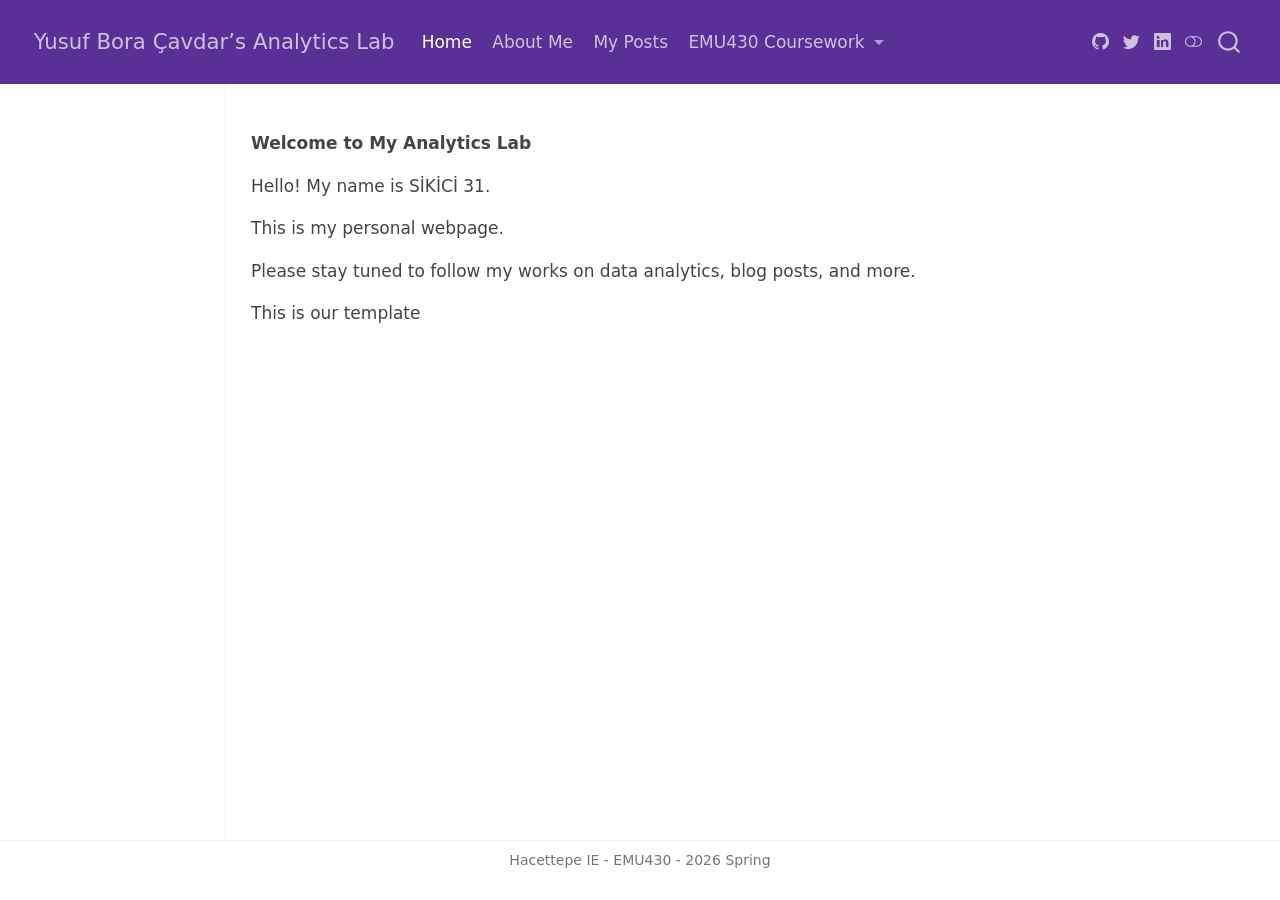
==== docs/index.html @ eca67783 "updated" ====
<!DOCTYPE html>
<html xmlns="http://www.w3.org/1999/xhtml" lang="en" xml:lang="en"><head>

<meta charset="utf-8">
<meta name="generator" content="quarto-1.8.25">

<meta name="viewport" content="width=device-width, initial-scale=1.0, user-scalable=yes">


<title>Yusuf Bora Çavdar’s Analytics Lab</title>
<style>
code{white-space: pre-wrap;}
span.smallcaps{font-variant: small-caps;}
div.columns{display: flex; gap: min(4vw, 1.5em);}
div.column{flex: auto; overflow-x: auto;}
div.hanging-indent{margin-left: 1.5em; text-indent: -1.5em;}
ul.task-list{list-style: none;}
ul.task-list li input[type="checkbox"] {
  width: 0.8em;
  margin: 0 0.8em 0.2em -1em; /* quarto-specific, see https://github.com/quarto-dev/quarto-cli/issues/4556 */ 
  vertical-align: middle;
}
</style>


<script src="site_libs/quarto-nav/quarto-nav.js"></script>
<script src="site_libs/quarto-nav/headroom.min.js"></script>
<script src="site_libs/clipboard/clipboard.min.js"></script>
<script src="site_libs/quarto-search/autocomplete.umd.js"></script>
<script src="site_libs/quarto-search/fuse.min.js"></script>
<script src="site_libs/quarto-search/quarto-search.js"></script>
<meta name="quarto:offset" content="./">
<script src="site_libs/quarto-html/quarto.js" type="module"></script>
<script src="site_libs/quarto-html/tabsets/tabsets.js" type="module"></script>
<script src="site_libs/quarto-html/axe/axe-check.js" type="module"></script>
<script src="site_libs/quarto-html/popper.min.js"></script>
<script src="site_libs/quarto-html/tippy.umd.min.js"></script>
<script src="site_libs/quarto-html/anchor.min.js"></script>
<link href="site_libs/quarto-html/tippy.css" rel="stylesheet">
<link href="site_libs/quarto-html/quarto-syntax-highlighting-7b89279ff1a6dce999919e0e67d4d9ec.css" rel="stylesheet" class="quarto-color-scheme" id="quarto-text-highlighting-styles">
<link href="site_libs/quarto-html/quarto-syntax-highlighting-dark-707d8167ce6003fca903bfe2be84ab7f.css" rel="stylesheet" class="quarto-color-scheme quarto-color-alternate" id="quarto-text-highlighting-styles">
<link href="site_libs/quarto-html/quarto-syntax-highlighting-7b89279ff1a6dce999919e0e67d4d9ec.css" rel="stylesheet" class="quarto-color-scheme-extra" id="quarto-text-highlighting-styles">
<script src="site_libs/bootstrap/bootstrap.min.js"></script>
<link href="site_libs/bootstrap/bootstrap-icons.css" rel="stylesheet">
<link href="site_libs/bootstrap/bootstrap-1f4f0a526e33a25f9ede20238f494f88.min.css" rel="stylesheet" append-hash="true" class="quarto-color-scheme" id="quarto-bootstrap" data-mode="light">
<link href="site_libs/bootstrap/bootstrap-dark-b7d7e4963d0d63b27f52642e5120691d.min.css" rel="stylesheet" append-hash="true" class="quarto-color-scheme quarto-color-alternate" id="quarto-bootstrap" data-mode="dark">
<link href="site_libs/bootstrap/bootstrap-1f4f0a526e33a25f9ede20238f494f88.min.css" rel="stylesheet" append-hash="true" class="quarto-color-scheme-extra" id="quarto-bootstrap" data-mode="light">
<script id="quarto-search-options" type="application/json">{
  "location": "navbar",
  "copy-button": false,
  "collapse-after": 3,
  "panel-placement": "end",
  "type": "overlay",
  "limit": 50,
  "keyboard-shortcut": [
    "f",
    "/",
    "s"
  ],
  "show-item-context": false,
  "language": {
    "search-no-results-text": "No results",
    "search-matching-documents-text": "matching documents",
    "search-copy-link-title": "Copy link to search",
    "search-hide-matches-text": "Hide additional matches",
    "search-more-match-text": "more match in this document",
    "search-more-matches-text": "more matches in this document",
    "search-clear-button-title": "Clear",
    "search-text-placeholder": "",
    "search-detached-cancel-button-title": "Cancel",
    "search-submit-button-title": "Submit",
    "search-label": "Search"
  }
}</script>


<link rel="stylesheet" href="styles.css">
</head>

<body class="docked nav-fixed quarto-light"><script id="quarto-html-before-body" type="application/javascript">
    const toggleBodyColorMode = (bsSheetEl) => {
      const mode = bsSheetEl.getAttribute("data-mode");
      const bodyEl = window.document.querySelector("body");
      if (mode === "dark") {
        bodyEl.classList.add("quarto-dark");
        bodyEl.classList.remove("quarto-light");
      } else {
        bodyEl.classList.add("quarto-light");
        bodyEl.classList.remove("quarto-dark");
      }
    }
    const toggleBodyColorPrimary = () => {
      const bsSheetEl = window.document.querySelector("link#quarto-bootstrap:not([rel=disabled-stylesheet])");
      if (bsSheetEl) {
        toggleBodyColorMode(bsSheetEl);
      }
    }
    const setColorSchemeToggle = (alternate) => {
      const toggles = window.document.querySelectorAll('.quarto-color-scheme-toggle');
      for (let i=0; i < toggles.length; i++) {
        const toggle = toggles[i];
        if (toggle) {
          if (alternate) {
            toggle.classList.add("alternate");
          } else {
            toggle.classList.remove("alternate");
          }
        }
      }
    };
    const toggleColorMode = (alternate) => {
      // Switch the stylesheets
      const primaryStylesheets = window.document.querySelectorAll('link.quarto-color-scheme:not(.quarto-color-alternate)');
      const alternateStylesheets = window.document.querySelectorAll('link.quarto-color-scheme.quarto-color-alternate');
      manageTransitions('#quarto-margin-sidebar .nav-link', false);
      if (alternate) {
        // note: dark is layered on light, we don't disable primary!
        enableStylesheet(alternateStylesheets);
        for (const sheetNode of alternateStylesheets) {
          if (sheetNode.id === "quarto-bootstrap") {
            toggleBodyColorMode(sheetNode);
          }
        }
      } else {
        disableStylesheet(alternateStylesheets);
        enableStylesheet(primaryStylesheets)
        toggleBodyColorPrimary();
      }
      manageTransitions('#quarto-margin-sidebar .nav-link', true);
      // Switch the toggles
      setColorSchemeToggle(alternate)
      // Hack to workaround the fact that safari doesn't
      // properly recolor the scrollbar when toggling (#1455)
      if (navigator.userAgent.indexOf('Safari') > 0 && navigator.userAgent.indexOf('Chrome') == -1) {
        manageTransitions("body", false);
        window.scrollTo(0, 1);
        setTimeout(() => {
          window.scrollTo(0, 0);
          manageTransitions("body", true);
        }, 40);
      }
    }
    const disableStylesheet = (stylesheets) => {
      for (let i=0; i < stylesheets.length; i++) {
        const stylesheet = stylesheets[i];
        stylesheet.rel = 'disabled-stylesheet';
      }
    }
    const enableStylesheet = (stylesheets) => {
      for (let i=0; i < stylesheets.length; i++) {
        const stylesheet = stylesheets[i];
        if(stylesheet.rel !== 'stylesheet') { // for Chrome, which will still FOUC without this check
          stylesheet.rel = 'stylesheet';
        }
      }
    }
    const manageTransitions = (selector, allowTransitions) => {
      const els = window.document.querySelectorAll(selector);
      for (let i=0; i < els.length; i++) {
        const el = els[i];
        if (allowTransitions) {
          el.classList.remove('notransition');
        } else {
          el.classList.add('notransition');
        }
      }
    }
    const isFileUrl = () => {
      return window.location.protocol === 'file:';
    }
    const hasAlternateSentinel = () => {
      let styleSentinel = getColorSchemeSentinel();
      if (styleSentinel !== null) {
        return styleSentinel === "alternate";
      } else {
        return false;
      }
    }
    const setStyleSentinel = (alternate) => {
      const value = alternate ? "alternate" : "default";
      if (!isFileUrl()) {
        window.localStorage.setItem("quarto-color-scheme", value);
      } else {
        localAlternateSentinel = value;
      }
    }
    const getColorSchemeSentinel = () => {
      if (!isFileUrl()) {
        const storageValue = window.localStorage.getItem("quarto-color-scheme");
        return storageValue != null ? storageValue : localAlternateSentinel;
      } else {
        return localAlternateSentinel;
      }
    }
    const toggleGiscusIfUsed = (isAlternate, darkModeDefault) => {
      const baseTheme = document.querySelector('#giscus-base-theme')?.value ?? 'light';
      const alternateTheme = document.querySelector('#giscus-alt-theme')?.value ?? 'dark';
      let newTheme = '';
      if(authorPrefersDark) {
        newTheme = isAlternate ? baseTheme : alternateTheme;
      } else {
        newTheme = isAlternate ? alternateTheme : baseTheme;
      }
      const changeGiscusTheme = () => {
        // From: https://github.com/giscus/giscus/issues/336
        const sendMessage = (message) => {
          const iframe = document.querySelector('iframe.giscus-frame');
          if (!iframe) return;
          iframe.contentWindow.postMessage({ giscus: message }, 'https://giscus.app');
        }
        sendMessage({
          setConfig: {
            theme: newTheme
          }
        });
      }
      const isGiscussLoaded = window.document.querySelector('iframe.giscus-frame') !== null;
      if (isGiscussLoaded) {
        changeGiscusTheme();
      }
    };
    const authorPrefersDark = false;
    const darkModeDefault = authorPrefersDark;
      document.querySelector('link#quarto-text-highlighting-styles.quarto-color-scheme-extra').rel = 'disabled-stylesheet';
      document.querySelector('link#quarto-bootstrap.quarto-color-scheme-extra').rel = 'disabled-stylesheet';
    let localAlternateSentinel = darkModeDefault ? 'alternate' : 'default';
    // Dark / light mode switch
    window.quartoToggleColorScheme = () => {
      // Read the current dark / light value
      let toAlternate = !hasAlternateSentinel();
      toggleColorMode(toAlternate);
      setStyleSentinel(toAlternate);
      toggleGiscusIfUsed(toAlternate, darkModeDefault);
      window.dispatchEvent(new Event('resize'));
    };
    // Switch to dark mode if need be
    if (hasAlternateSentinel()) {
      toggleColorMode(true);
    } else {
      toggleColorMode(false);
    }
  </script>

<div id="quarto-search-results"></div>
  <header id="quarto-header" class="headroom fixed-top">
    <nav class="navbar navbar-expand-lg " data-bs-theme="dark">
      <div class="navbar-container container-fluid">
      <div class="navbar-brand-container mx-auto">
    <a href="./index.html" class="navbar-brand navbar-brand-logo">
    </a>
    <a class="navbar-brand" href="./index.html">
    <span class="navbar-title">Yusuf Bora Çavdar’s Analytics Lab</span>
    </a>
  </div>
            <div id="quarto-search" class="" title="Search"></div>
          <button class="navbar-toggler" type="button" data-bs-toggle="collapse" data-bs-target="#navbarCollapse" aria-controls="navbarCollapse" role="menu" aria-expanded="false" aria-label="Toggle navigation" onclick="if (window.quartoToggleHeadroom) { window.quartoToggleHeadroom(); }">
  <span class="navbar-toggler-icon"></span>
</button>
          <div class="collapse navbar-collapse" id="navbarCollapse">
            <ul class="navbar-nav navbar-nav-scroll me-auto">
  <li class="nav-item">
    <a class="nav-link active" href="./index.html" aria-current="page"> 
<span class="menu-text">Home</span></a>
  </li>  
  <li class="nav-item">
    <a class="nav-link" href="./about.html"> 
<span class="menu-text">About Me</span></a>
  </li>  
  <li class="nav-item">
    <a class="nav-link" href="./posts.html"> 
<span class="menu-text">My Posts</span></a>
  </li>  
  <li class="nav-item dropdown ">
    <a class="nav-link dropdown-toggle" href="#" id="nav-menu-emu430-coursework" role="link" data-bs-toggle="dropdown" aria-expanded="false">
 <span class="menu-text">EMU430 Coursework</span>
    </a>
    <ul class="dropdown-menu" aria-labelledby="nav-menu-emu430-coursework">    
        <li>
    <a class="dropdown-item" href="./assignments.html">
 <span class="dropdown-text">Assignments</span></a>
  </li>  
        <li>
    <a class="dropdown-item" href="./project.html">
 <span class="dropdown-text">Project</span></a>
  </li>  
    </ul>
  </li>
</ul>
          </div> <!-- /navcollapse -->
            <div class="quarto-navbar-tools tools-wide">
    <a href="https://twitter.com" title="" class="quarto-navigation-tool px-1" aria-label=""><i class="bi bi-github"></i></a>
    <a href="https://twitter.com" title="" class="quarto-navigation-tool px-1" aria-label=""><i class="bi bi-twitter"></i></a>
    <a href="https://linkedin.com" title="" class="quarto-navigation-tool px-1" aria-label=""><i class="bi bi-linkedin"></i></a>
  <a href="" class="quarto-color-scheme-toggle quarto-navigation-tool  px-1" onclick="window.quartoToggleColorScheme(); return false;" title="Toggle dark mode"><i class="bi"></i></a>
</div>
      </div> <!-- /container-fluid -->
    </nav>
</header>
<!-- content -->
<div id="quarto-content" class="quarto-container page-columns page-rows-contents page-layout-article page-navbar">
<!-- sidebar -->
  <nav id="quarto-sidebar" class="sidebar collapse collapse-horizontal quarto-sidebar-collapse-item sidebar-navigation docked overflow-auto">
    
</nav>
<div id="quarto-sidebar-glass" class="quarto-sidebar-collapse-item" data-bs-toggle="collapse" data-bs-target=".quarto-sidebar-collapse-item"></div>
<!-- margin-sidebar -->
    <div id="quarto-margin-sidebar" class="sidebar margin-sidebar zindex-bottom">
    </div>
<!-- main -->
<main class="content" id="quarto-document-content"><header id="title-block-header" class="quarto-title-block"></header>





<p><strong>Welcome to My Analytics Lab</strong></p>
<p>Hello! My name is SİKİCİ 31.</p>
<p>This is my personal webpage.</p>
<p>Please stay tuned to follow my works on data analytics, blog posts, and more.</p>
<p>This is our template</p>



<a onclick="window.scrollTo(0, 0); return false;" role="button" id="quarto-back-to-top"><i class="bi bi-arrow-up"></i> Back to top</a></main> <!-- /main -->
<script id="quarto-html-after-body" type="application/javascript">
  window.document.addEventListener("DOMContentLoaded", function (event) {
    // Ensure there is a toggle, if there isn't float one in the top right
    if (window.document.querySelector('.quarto-color-scheme-toggle') === null) {
      const a = window.document.createElement('a');
      a.classList.add('top-right');
      a.classList.add('quarto-color-scheme-toggle');
      a.href = "";
      a.onclick = function() { try { window.quartoToggleColorScheme(); } catch {} return false; };
      const i = window.document.createElement("i");
      i.classList.add('bi');
      a.appendChild(i);
      window.document.body.appendChild(a);
    }
    setColorSchemeToggle(hasAlternateSentinel())
    const icon = "";
    const anchorJS = new window.AnchorJS();
    anchorJS.options = {
      placement: 'right',
      icon: icon
    };
    anchorJS.add('.anchored');
    const isCodeAnnotation = (el) => {
      for (const clz of el.classList) {
        if (clz.startsWith('code-annotation-')) {                     
          return true;
        }
      }
      return false;
    }
    const onCopySuccess = function(e) {
      // button target
      const button = e.trigger;
      // don't keep focus
      button.blur();
      // flash "checked"
      button.classList.add('code-copy-button-checked');
      var currentTitle = button.getAttribute("title");
      button.setAttribute("title", "Copied!");
      let tooltip;
      if (window.bootstrap) {
        button.setAttribute("data-bs-toggle", "tooltip");
        button.setAttribute("data-bs-placement", "left");
        button.setAttribute("data-bs-title", "Copied!");
        tooltip = new bootstrap.Tooltip(button, 
          { trigger: "manual", 
            customClass: "code-copy-button-tooltip",
            offset: [0, -8]});
        tooltip.show();    
      }
      setTimeout(function() {
        if (tooltip) {
          tooltip.hide();
          button.removeAttribute("data-bs-title");
          button.removeAttribute("data-bs-toggle");
          button.removeAttribute("data-bs-placement");
        }
        button.setAttribute("title", currentTitle);
        button.classList.remove('code-copy-button-checked');
      }, 1000);
      // clear code selection
      e.clearSelection();
    }
    const getTextToCopy = function(trigger) {
      const outerScaffold = trigger.parentElement.cloneNode(true);
      const codeEl = outerScaffold.querySelector('code');
      for (const childEl of codeEl.children) {
        if (isCodeAnnotation(childEl)) {
          childEl.remove();
        }
      }
      return codeEl.innerText;
    }
    const clipboard = new window.ClipboardJS('.code-copy-button:not([data-in-quarto-modal])', {
      text: getTextToCopy
    });
    clipboard.on('success', onCopySuccess);
    if (window.document.getElementById('quarto-embedded-source-code-modal')) {
      const clipboardModal = new window.ClipboardJS('.code-copy-button[data-in-quarto-modal]', {
        text: getTextToCopy,
        container: window.document.getElementById('quarto-embedded-source-code-modal')
      });
      clipboardModal.on('success', onCopySuccess);
    }
      var localhostRegex = new RegExp(/^(?:http|https):\/\/localhost\:?[0-9]*\//);
      var mailtoRegex = new RegExp(/^mailto:/);
        var filterRegex = new RegExp('/' + window.location.host + '/');
      var isInternal = (href) => {
          return filterRegex.test(href) || localhostRegex.test(href) || mailtoRegex.test(href);
      }
      // Inspect non-navigation links and adorn them if external
     var links = window.document.querySelectorAll('a[href]:not(.nav-link):not(.navbar-brand):not(.toc-action):not(.sidebar-link):not(.sidebar-item-toggle):not(.pagination-link):not(.no-external):not([aria-hidden]):not(.dropdown-item):not(.quarto-navigation-tool):not(.about-link)');
      for (var i=0; i<links.length; i++) {
        const link = links[i];
        if (!isInternal(link.href)) {
          // undo the damage that might have been done by quarto-nav.js in the case of
          // links that we want to consider external
          if (link.dataset.originalHref !== undefined) {
            link.href = link.dataset.originalHref;
          }
        }
      }
    function tippyHover(el, contentFn, onTriggerFn, onUntriggerFn) {
      const config = {
        allowHTML: true,
        maxWidth: 500,
        delay: 100,
        arrow: false,
        appendTo: function(el) {
            return el.parentElement;
        },
        interactive: true,
        interactiveBorder: 10,
        theme: 'quarto',
        placement: 'bottom-start',
      };
      if (contentFn) {
        config.content = contentFn;
      }
      if (onTriggerFn) {
        config.onTrigger = onTriggerFn;
      }
      if (onUntriggerFn) {
        config.onUntrigger = onUntriggerFn;
      }
      window.tippy(el, config); 
    }
    const noterefs = window.document.querySelectorAll('a[role="doc-noteref"]');
    for (var i=0; i<noterefs.length; i++) {
      const ref = noterefs[i];
      tippyHover(ref, function() {
        // use id or data attribute instead here
        let href = ref.getAttribute('data-footnote-href') || ref.getAttribute('href');
        try { href = new URL(href).hash; } catch {}
        const id = href.replace(/^#\/?/, "");
        const note = window.document.getElementById(id);
        if (note) {
          return note.innerHTML;
        } else {
          return "";
        }
      });
    }
    const xrefs = window.document.querySelectorAll('a.quarto-xref');
    const processXRef = (id, note) => {
      // Strip column container classes
      const stripColumnClz = (el) => {
        el.classList.remove("page-full", "page-columns");
        if (el.children) {
          for (const child of el.children) {
            stripColumnClz(child);
          }
        }
      }
      stripColumnClz(note)
      if (id === null || id.startsWith('sec-')) {
        // Special case sections, only their first couple elements
        const container = document.createElement("div");
        if (note.children && note.children.length > 2) {
          container.appendChild(note.children[0].cloneNode(true));
          for (let i = 1; i < note.children.length; i++) {
            const child = note.children[i];
            if (child.tagName === "P" && child.innerText === "") {
              continue;
            } else {
              container.appendChild(child.cloneNode(true));
              break;
            }
          }
          if (window.Quarto?.typesetMath) {
            window.Quarto.typesetMath(container);
          }
          return container.innerHTML
        } else {
          if (window.Quarto?.typesetMath) {
            window.Quarto.typesetMath(note);
          }
          return note.innerHTML;
        }
      } else {
        // Remove any anchor links if they are present
        const anchorLink = note.querySelector('a.anchorjs-link');
        if (anchorLink) {
          anchorLink.remove();
        }
        if (window.Quarto?.typesetMath) {
          window.Quarto.typesetMath(note);
        }
        if (note.classList.contains("callout")) {
          return note.outerHTML;
        } else {
          return note.innerHTML;
        }
      }
    }
    for (var i=0; i<xrefs.length; i++) {
      const xref = xrefs[i];
      tippyHover(xref, undefined, function(instance) {
        instance.disable();
        let url = xref.getAttribute('href');
        let hash = undefined; 
        if (url.startsWith('#')) {
          hash = url;
        } else {
          try { hash = new URL(url).hash; } catch {}
        }
        if (hash) {
          const id = hash.replace(/^#\/?/, "");
          const note = window.document.getElementById(id);
          if (note !== null) {
            try {
              const html = processXRef(id, note.cloneNode(true));
              instance.setContent(html);
            } finally {
              instance.enable();
              instance.show();
            }
          } else {
            // See if we can fetch this
            fetch(url.split('#')[0])
            .then(res => res.text())
            .then(html => {
              const parser = new DOMParser();
              const htmlDoc = parser.parseFromString(html, "text/html");
              const note = htmlDoc.getElementById(id);
              if (note !== null) {
                const html = processXRef(id, note);
                instance.setContent(html);
              } 
            }).finally(() => {
              instance.enable();
              instance.show();
            });
          }
        } else {
          // See if we can fetch a full url (with no hash to target)
          // This is a special case and we should probably do some content thinning / targeting
          fetch(url)
          .then(res => res.text())
          .then(html => {
            const parser = new DOMParser();
            const htmlDoc = parser.parseFromString(html, "text/html");
            const note = htmlDoc.querySelector('main.content');
            if (note !== null) {
              // This should only happen for chapter cross references
              // (since there is no id in the URL)
              // remove the first header
              if (note.children.length > 0 && note.children[0].tagName === "HEADER") {
                note.children[0].remove();
              }
              const html = processXRef(null, note);
              instance.setContent(html);
            } 
          }).finally(() => {
            instance.enable();
            instance.show();
          });
        }
      }, function(instance) {
      });
    }
        let selectedAnnoteEl;
        const selectorForAnnotation = ( cell, annotation) => {
          let cellAttr = 'data-code-cell="' + cell + '"';
          let lineAttr = 'data-code-annotation="' +  annotation + '"';
          const selector = 'span[' + cellAttr + '][' + lineAttr + ']';
          return selector;
        }
        const selectCodeLines = (annoteEl) => {
          const doc = window.document;
          const targetCell = annoteEl.getAttribute("data-target-cell");
          const targetAnnotation = annoteEl.getAttribute("data-target-annotation");
          const annoteSpan = window.document.querySelector(selectorForAnnotation(targetCell, targetAnnotation));
          const lines = annoteSpan.getAttribute("data-code-lines").split(",");
          const lineIds = lines.map((line) => {
            return targetCell + "-" + line;
          })
          let top = null;
          let height = null;
          let parent = null;
          if (lineIds.length > 0) {
              //compute the position of the single el (top and bottom and make a div)
              const el = window.document.getElementById(lineIds[0]);
              top = el.offsetTop;
              height = el.offsetHeight;
              parent = el.parentElement.parentElement;
            if (lineIds.length > 1) {
              const lastEl = window.document.getElementById(lineIds[lineIds.length - 1]);
              const bottom = lastEl.offsetTop + lastEl.offsetHeight;
              height = bottom - top;
            }
            if (top !== null && height !== null && parent !== null) {
              // cook up a div (if necessary) and position it 
              let div = window.document.getElementById("code-annotation-line-highlight");
              if (div === null) {
                div = window.document.createElement("div");
                div.setAttribute("id", "code-annotation-line-highlight");
                div.style.position = 'absolute';
                parent.appendChild(div);
              }
              div.style.top = top - 2 + "px";
              div.style.height = height + 4 + "px";
              div.style.left = 0;
              let gutterDiv = window.document.getElementById("code-annotation-line-highlight-gutter");
              if (gutterDiv === null) {
                gutterDiv = window.document.createElement("div");
                gutterDiv.setAttribute("id", "code-annotation-line-highlight-gutter");
                gutterDiv.style.position = 'absolute';
                const codeCell = window.document.getElementById(targetCell);
                const gutter = codeCell.querySelector('.code-annotation-gutter');
                gutter.appendChild(gutterDiv);
              }
              gutterDiv.style.top = top - 2 + "px";
              gutterDiv.style.height = height + 4 + "px";
            }
            selectedAnnoteEl = annoteEl;
          }
        };
        const unselectCodeLines = () => {
          const elementsIds = ["code-annotation-line-highlight", "code-annotation-line-highlight-gutter"];
          elementsIds.forEach((elId) => {
            const div = window.document.getElementById(elId);
            if (div) {
              div.remove();
            }
          });
          selectedAnnoteEl = undefined;
        };
          // Handle positioning of the toggle
      window.addEventListener(
        "resize",
        throttle(() => {
          elRect = undefined;
          if (selectedAnnoteEl) {
            selectCodeLines(selectedAnnoteEl);
          }
        }, 10)
      );
      function throttle(fn, ms) {
      let throttle = false;
      let timer;
        return (...args) => {
          if(!throttle) { // first call gets through
              fn.apply(this, args);
              throttle = true;
          } else { // all the others get throttled
              if(timer) clearTimeout(timer); // cancel #2
              timer = setTimeout(() => {
                fn.apply(this, args);
                timer = throttle = false;
              }, ms);
          }
        };
      }
        // Attach click handler to the DT
        const annoteDls = window.document.querySelectorAll('dt[data-target-cell]');
        for (const annoteDlNode of annoteDls) {
          annoteDlNode.addEventListener('click', (event) => {
            const clickedEl = event.target;
            if (clickedEl !== selectedAnnoteEl) {
              unselectCodeLines();
              const activeEl = window.document.querySelector('dt[data-target-cell].code-annotation-active');
              if (activeEl) {
                activeEl.classList.remove('code-annotation-active');
              }
              selectCodeLines(clickedEl);
              clickedEl.classList.add('code-annotation-active');
            } else {
              // Unselect the line
              unselectCodeLines();
              clickedEl.classList.remove('code-annotation-active');
            }
          });
        }
    const findCites = (el) => {
      const parentEl = el.parentElement;
      if (parentEl) {
        const cites = parentEl.dataset.cites;
        if (cites) {
          return {
            el,
            cites: cites.split(' ')
          };
        } else {
          return findCites(el.parentElement)
        }
      } else {
        return undefined;
      }
    };
    var bibliorefs = window.document.querySelectorAll('a[role="doc-biblioref"]');
    for (var i=0; i<bibliorefs.length; i++) {
      const ref = bibliorefs[i];
      const citeInfo = findCites(ref);
      if (citeInfo) {
        tippyHover(citeInfo.el, function() {
          var popup = window.document.createElement('div');
          citeInfo.cites.forEach(function(cite) {
            var citeDiv = window.document.createElement('div');
            citeDiv.classList.add('hanging-indent');
            citeDiv.classList.add('csl-entry');
            var biblioDiv = window.document.getElementById('ref-' + cite);
            if (biblioDiv) {
              citeDiv.innerHTML = biblioDiv.innerHTML;
            }
            popup.appendChild(citeDiv);
          });
          return popup.innerHTML;
        });
      }
    }
  });
  </script>
</div> <!-- /content -->
<footer class="footer">
  <div class="nav-footer">
    <div class="nav-footer-left">
      &nbsp;
    </div>   
    <div class="nav-footer-center">
<p>Hacettepe IE - EMU430 - 2026 Spring</p>
</div>
    <div class="nav-footer-right">
      &nbsp;
    </div>
  </div>
</footer>




</body></html>
---- docs/site_libs/quarto-html/quarto-syntax-highlighting-7b89279ff1a6dce999919e0e67d4d9ec.css ----
/* quarto syntax highlight colors */
:root {
  --quarto-hl-ot-color: #003B4F;
  --quarto-hl-at-color: #657422;
  --quarto-hl-ss-color: #20794D;
  --quarto-hl-an-color: #5E5E5E;
  --quarto-hl-fu-color: #4758AB;
  --quarto-hl-st-color: #20794D;
  --quarto-hl-cf-color: #003B4F;
  --quarto-hl-op-color: #5E5E5E;
  --quarto-hl-er-color: #AD0000;
  --quarto-hl-bn-color: #AD0000;
  --quarto-hl-al-color: #AD0000;
  --quarto-hl-va-color: #111111;
  --quarto-hl-bu-color: inherit;
  --quarto-hl-ex-color: inherit;
  --quarto-hl-pp-color: #AD0000;
  --quarto-hl-in-color: #5E5E5E;
  --quarto-hl-vs-color: #20794D;
  --quarto-hl-wa-color: #5E5E5E;
  --quarto-hl-do-color: #5E5E5E;
  --quarto-hl-im-color: #00769E;
  --quarto-hl-ch-color: #20794D;
  --quarto-hl-dt-color: #AD0000;
  --quarto-hl-fl-color: #AD0000;
  --quarto-hl-co-color: #5E5E5E;
  --quarto-hl-cv-color: #5E5E5E;
  --quarto-hl-cn-color: #8f5902;
  --quarto-hl-sc-color: #5E5E5E;
  --quarto-hl-dv-color: #AD0000;
  --quarto-hl-kw-color: #003B4F;
}

/* other quarto variables */
:root {
  --quarto-font-monospace: SFMono-Regular, Menlo, Monaco, Consolas, "Liberation Mono", "Courier New", monospace;
}

/* syntax highlight based on Pandoc's rules */
pre > code.sourceCode > span {
  color: #003B4F;
}

code.sourceCode > span {
  color: #003B4F;
}

div.sourceCode,
div.sourceCode pre.sourceCode {
  color: #003B4F;
}

/* Normal */
code span {
  color: #003B4F;
}

/* Alert */
code span.al {
  color: #AD0000;
  font-style: inherit;
}

/* Annotation */
code span.an {
  color: #5E5E5E;
  font-style: inherit;
}

/* Attribute */
code span.at {
  color: #657422;
  font-style: inherit;
}

/* BaseN */
code span.bn {
  color: #AD0000;
  font-style: inherit;
}

/* BuiltIn */
code span.bu {
  font-style: inherit;
}

/* ControlFlow */
code span.cf {
  color: #003B4F;
  font-weight: bold;
  font-style: inherit;
}

/* Char */
code span.ch {
  color: #20794D;
  font-style: inherit;
}

/* Constant */
code span.cn {
  color: #8f5902;
  font-style: inherit;
}

/* Comment */
code span.co {
  color: #5E5E5E;
  font-style: inherit;
}

/* CommentVar */
code span.cv {
  color: #5E5E5E;
  font-style: italic;
}

/* Documentation */
code span.do {
  color: #5E5E5E;
  font-style: italic;
}

/* DataType */
code span.dt {
  color: #AD0000;
  font-style: inherit;
}

/* DecVal */
code span.dv {
  color: #AD0000;
  font-style: inherit;
}

/* Error */
code span.er {
  color: #AD0000;
  font-style: inherit;
}

/* Extension */
code span.ex {
  font-style: inherit;
}

/* Float */
code span.fl {
  color: #AD0000;
  font-style: inherit;
}

/* Function */
code span.fu {
  color: #4758AB;
  font-style: inherit;
}

/* Import */
code span.im {
  color: #00769E;
  font-style: inherit;
}

/* Information */
code span.in {
  color: #5E5E5E;
  font-style: inherit;
}

/* Keyword */
code span.kw {
  color: #003B4F;
  font-weight: bold;
  font-style: inherit;
}

/* Operator */
code span.op {
  color: #5E5E5E;
  font-style: inherit;
}

/* Other */
code span.ot {
  color: #003B4F;
  font-style: inherit;
}

/* Preprocessor */
code span.pp {
  color: #AD0000;
  font-style: inherit;
}

/* SpecialChar */
code span.sc {
  color: #5E5E5E;
  font-style: inherit;
}

/* SpecialString */
code span.ss {
  color: #20794D;
  font-style: inherit;
}

/* String */
code span.st {
  color: #20794D;
  font-style: inherit;
}

/* Variable */
code span.va {
  color: #111111;
  font-style: inherit;
}

/* VerbatimString */
code span.vs {
  color: #20794D;
  font-style: inherit;
}

/* Warning */
code span.wa {
  color: #5E5E5E;
  font-style: italic;
}

.prevent-inlining {
  content: "</";
}

/*# sourceMappingURL=3944bc705cfaf4c80e56f77c5205168a.css.map */
---- docs/site_libs/quarto-html/quarto-syntax-highlighting-dark-707d8167ce6003fca903bfe2be84ab7f.css ----
/* quarto syntax highlight colors */
:root {
  --quarto-hl-al-color: #f07178;
  --quarto-hl-an-color: #d4d0ab;
  --quarto-hl-at-color: #00e0e0;
  --quarto-hl-bn-color: #d4d0ab;
  --quarto-hl-bu-color: #abe338;
  --quarto-hl-ch-color: #abe338;
  --quarto-hl-co-color: #f8f8f2;
  --quarto-hl-cv-color: #ffd700;
  --quarto-hl-cn-color: #ffd700;
  --quarto-hl-cf-color: #ffa07a;
  --quarto-hl-dt-color: #ffa07a;
  --quarto-hl-dv-color: #d4d0ab;
  --quarto-hl-do-color: #f8f8f2;
  --quarto-hl-er-color: #f07178;
  --quarto-hl-ex-color: #00e0e0;
  --quarto-hl-fl-color: #d4d0ab;
  --quarto-hl-fu-color: #ffa07a;
  --quarto-hl-im-color: #abe338;
  --quarto-hl-in-color: #d4d0ab;
  --quarto-hl-kw-color: #ffa07a;
  --quarto-hl-op-color: #ffa07a;
  --quarto-hl-ot-color: #00e0e0;
  --quarto-hl-pp-color: #dcc6e0;
  --quarto-hl-re-color: #00e0e0;
  --quarto-hl-sc-color: #abe338;
  --quarto-hl-ss-color: #abe338;
  --quarto-hl-st-color: #abe338;
  --quarto-hl-va-color: #00e0e0;
  --quarto-hl-vs-color: #abe338;
  --quarto-hl-wa-color: #dcc6e0;
}

/* other quarto variables */
:root {
  --quarto-font-monospace: SFMono-Regular, Menlo, Monaco, Consolas, "Liberation Mono", "Courier New", monospace;
}

/* syntax highlight based on Pandoc's rules */
pre > code.sourceCode > span {
  color: #f8f8f2;
}

code.sourceCode > span {
  color: #f8f8f2;
}

div.sourceCode,
div.sourceCode pre.sourceCode {
  color: #f8f8f2;
}

/* Normal */
code span {
  color: #f8f8f2;
}

/* Alert */
code span.al {
  color: #f07178;
}

/* Annotation */
code span.an {
  color: #d4d0ab;
}

/* Attribute */
code span.at {
  color: #00e0e0;
}

/* BaseN */
code span.bn {
  color: #d4d0ab;
}

/* BuiltIn */
code span.bu {
  color: #abe338;
}

/* ControlFlow */
code span.cf {
  font-weight: bold;
  color: #ffa07a;
}

/* Char */
code span.ch {
  color: #abe338;
}

/* Constant */
code span.cn {
  color: #ffd700;
}

/* Comment */
code span.co {
  font-style: italic;
  color: #f8f8f2;
}

/* CommentVar */
code span.cv {
  color: #ffd700;
}

/* Documentation */
code span.do {
  color: #f8f8f2;
}

/* DataType */
code span.dt {
  color: #ffa07a;
}

/* DecVal */
code span.dv {
  color: #d4d0ab;
}

/* Error */
code span.er {
  color: #f07178;
  text-decoration: underline;
}

/* Extension */
code span.ex {
  font-weight: bold;
  color: #00e0e0;
}

/* Float */
code span.fl {
  color: #d4d0ab;
}

/* Function */
code span.fu {
  color: #ffa07a;
}

/* Import */
code span.im {
  color: #abe338;
}

/* Information */
code span.in {
  color: #d4d0ab;
}

/* Keyword */
code span.kw {
  font-weight: bold;
  color: #ffa07a;
}

/* Operator */
code span.op {
  color: #ffa07a;
}

/* Other */
code span.ot {
  color: #00e0e0;
}

/* Preprocessor */
code span.pp {
  color: #dcc6e0;
}

/* RegionMarker */
code span.re {
  background-color: #f8f8f2;
  color: #00e0e0;
}

/* SpecialChar */
code span.sc {
  color: #abe338;
}

/* SpecialString */
code span.ss {
  color: #abe338;
}

/* String */
code span.st {
  color: #abe338;
}

/* Variable */
code span.va {
  color: #00e0e0;
}

/* VerbatimString */
code span.vs {
  color: #abe338;
}

/* Warning */
code span.wa {
  color: #dcc6e0;
}

.prevent-inlining {
  content: "</";
}

/*# sourceMappingURL=f5ab3bb6f5ded8da9f12dd3a91d3da26.css.map */
---- docs/site_libs/quarto-html/quarto-syntax-highlighting-7b89279ff1a6dce999919e0e67d4d9ec.css ----
/* quarto syntax highlight colors */
:root {
  --quarto-hl-ot-color: #003B4F;
  --quarto-hl-at-color: #657422;
  --quarto-hl-ss-color: #20794D;
  --quarto-hl-an-color: #5E5E5E;
  --quarto-hl-fu-color: #4758AB;
  --quarto-hl-st-color: #20794D;
  --quarto-hl-cf-color: #003B4F;
  --quarto-hl-op-color: #5E5E5E;
  --quarto-hl-er-color: #AD0000;
  --quarto-hl-bn-color: #AD0000;
  --quarto-hl-al-color: #AD0000;
  --quarto-hl-va-color: #111111;
  --quarto-hl-bu-color: inherit;
  --quarto-hl-ex-color: inherit;
  --quarto-hl-pp-color: #AD0000;
  --quarto-hl-in-color: #5E5E5E;
  --quarto-hl-vs-color: #20794D;
  --quarto-hl-wa-color: #5E5E5E;
  --quarto-hl-do-color: #5E5E5E;
  --quarto-hl-im-color: #00769E;
  --quarto-hl-ch-color: #20794D;
  --quarto-hl-dt-color: #AD0000;
  --quarto-hl-fl-color: #AD0000;
  --quarto-hl-co-color: #5E5E5E;
  --quarto-hl-cv-color: #5E5E5E;
  --quarto-hl-cn-color: #8f5902;
  --quarto-hl-sc-color: #5E5E5E;
  --quarto-hl-dv-color: #AD0000;
  --quarto-hl-kw-color: #003B4F;
}

/* other quarto variables */
:root {
  --quarto-font-monospace: SFMono-Regular, Menlo, Monaco, Consolas, "Liberation Mono", "Courier New", monospace;
}

/* syntax highlight based on Pandoc's rules */
pre > code.sourceCode > span {
  color: #003B4F;
}

code.sourceCode > span {
  color: #003B4F;
}

div.sourceCode,
div.sourceCode pre.sourceCode {
  color: #003B4F;
}

/* Normal */
code span {
  color: #003B4F;
}

/* Alert */
code span.al {
  color: #AD0000;
  font-style: inherit;
}

/* Annotation */
code span.an {
  color: #5E5E5E;
  font-style: inherit;
}

/* Attribute */
code span.at {
  color: #657422;
  font-style: inherit;
}

/* BaseN */
code span.bn {
  color: #AD0000;
  font-style: inherit;
}

/* BuiltIn */
code span.bu {
  font-style: inherit;
}

/* ControlFlow */
code span.cf {
  color: #003B4F;
  font-weight: bold;
  font-style: inherit;
}

/* Char */
code span.ch {
  color: #20794D;
  font-style: inherit;
}

/* Constant */
code span.cn {
  color: #8f5902;
  font-style: inherit;
}

/* Comment */
code span.co {
  color: #5E5E5E;
  font-style: inherit;
}

/* CommentVar */
code span.cv {
  color: #5E5E5E;
  font-style: italic;
}

/* Documentation */
code span.do {
  color: #5E5E5E;
  font-style: italic;
}

/* DataType */
code span.dt {
  color: #AD0000;
  font-style: inherit;
}

/* DecVal */
code span.dv {
  color: #AD0000;
  font-style: inherit;
}

/* Error */
code span.er {
  color: #AD0000;
  font-style: inherit;
}

/* Extension */
code span.ex {
  font-style: inherit;
}

/* Float */
code span.fl {
  color: #AD0000;
  font-style: inherit;
}

/* Function */
code span.fu {
  color: #4758AB;
  font-style: inherit;
}

/* Import */
code span.im {
  color: #00769E;
  font-style: inherit;
}

/* Information */
code span.in {
  color: #5E5E5E;
  font-style: inherit;
}

/* Keyword */
code span.kw {
  color: #003B4F;
  font-weight: bold;
  font-style: inherit;
}

/* Operator */
code span.op {
  color: #5E5E5E;
  font-style: inherit;
}

/* Other */
code span.ot {
  color: #003B4F;
  font-style: inherit;
}

/* Preprocessor */
code span.pp {
  color: #AD0000;
  font-style: inherit;
}

/* SpecialChar */
code span.sc {
  color: #5E5E5E;
  font-style: inherit;
}

/* SpecialString */
code span.ss {
  color: #20794D;
  font-style: inherit;
}

/* String */
code span.st {
  color: #20794D;
  font-style: inherit;
}

/* Variable */
code span.va {
  color: #111111;
  font-style: inherit;
}

/* VerbatimString */
code span.vs {
  color: #20794D;
  font-style: inherit;
}

/* Warning */
code span.wa {
  color: #5E5E5E;
  font-style: italic;
}

.prevent-inlining {
  content: "</";
}

/*# sourceMappingURL=3944bc705cfaf4c80e56f77c5205168a.css.map */
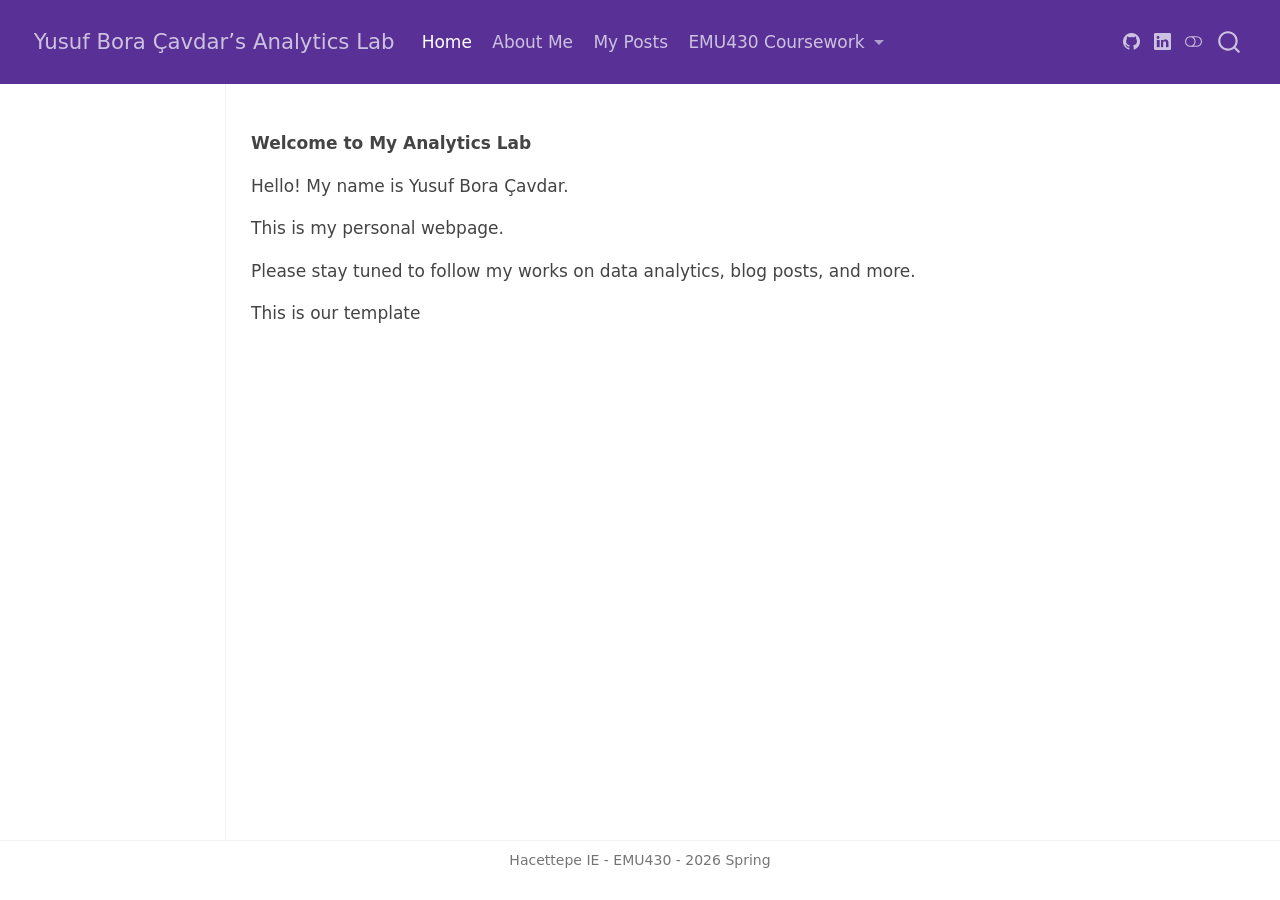
==== commit c1da5d33: "updated" ====
--- a/docs/index.html
+++ b/docs/index.html
@@ -288,9 +288,8 @@
 </ul>
           </div> <!-- /navcollapse -->
             <div class="quarto-navbar-tools tools-wide">
-    <a href="https://twitter.com" title="" class="quarto-navigation-tool px-1" aria-label=""><i class="bi bi-github"></i></a>
-    <a href="https://twitter.com" title="" class="quarto-navigation-tool px-1" aria-label=""><i class="bi bi-twitter"></i></a>
-    <a href="https://linkedin.com" title="" class="quarto-navigation-tool px-1" aria-label=""><i class="bi bi-linkedin"></i></a>
+    <a href="https://github.com/boracavdar" title="" class="quarto-navigation-tool px-1" aria-label=""><i class="bi bi-github"></i></a>
+    <a href="https://www.linkedin.com/in/yusuf-bora-cavdar/" title="" class="quarto-navigation-tool px-1" aria-label=""><i class="bi bi-linkedin"></i></a>
   <a href="" class="quarto-color-scheme-toggle quarto-navigation-tool  px-1" onclick="window.quartoToggleColorScheme(); return false;" title="Toggle dark mode"><i class="bi"></i></a>
 </div>
       </div> <!-- /container-fluid -->
@@ -314,7 +313,7 @@
 
 
 <p><strong>Welcome to My Analytics Lab</strong></p>
-<p>Hello! My name is SİKİCİ 31.</p>
+<p>Hello! My name is Yusuf Bora Çavdar.</p>
 <p>This is my personal webpage.</p>
 <p>Please stay tuned to follow my works on data analytics, blog posts, and more.</p>
 <p>This is our template</p>
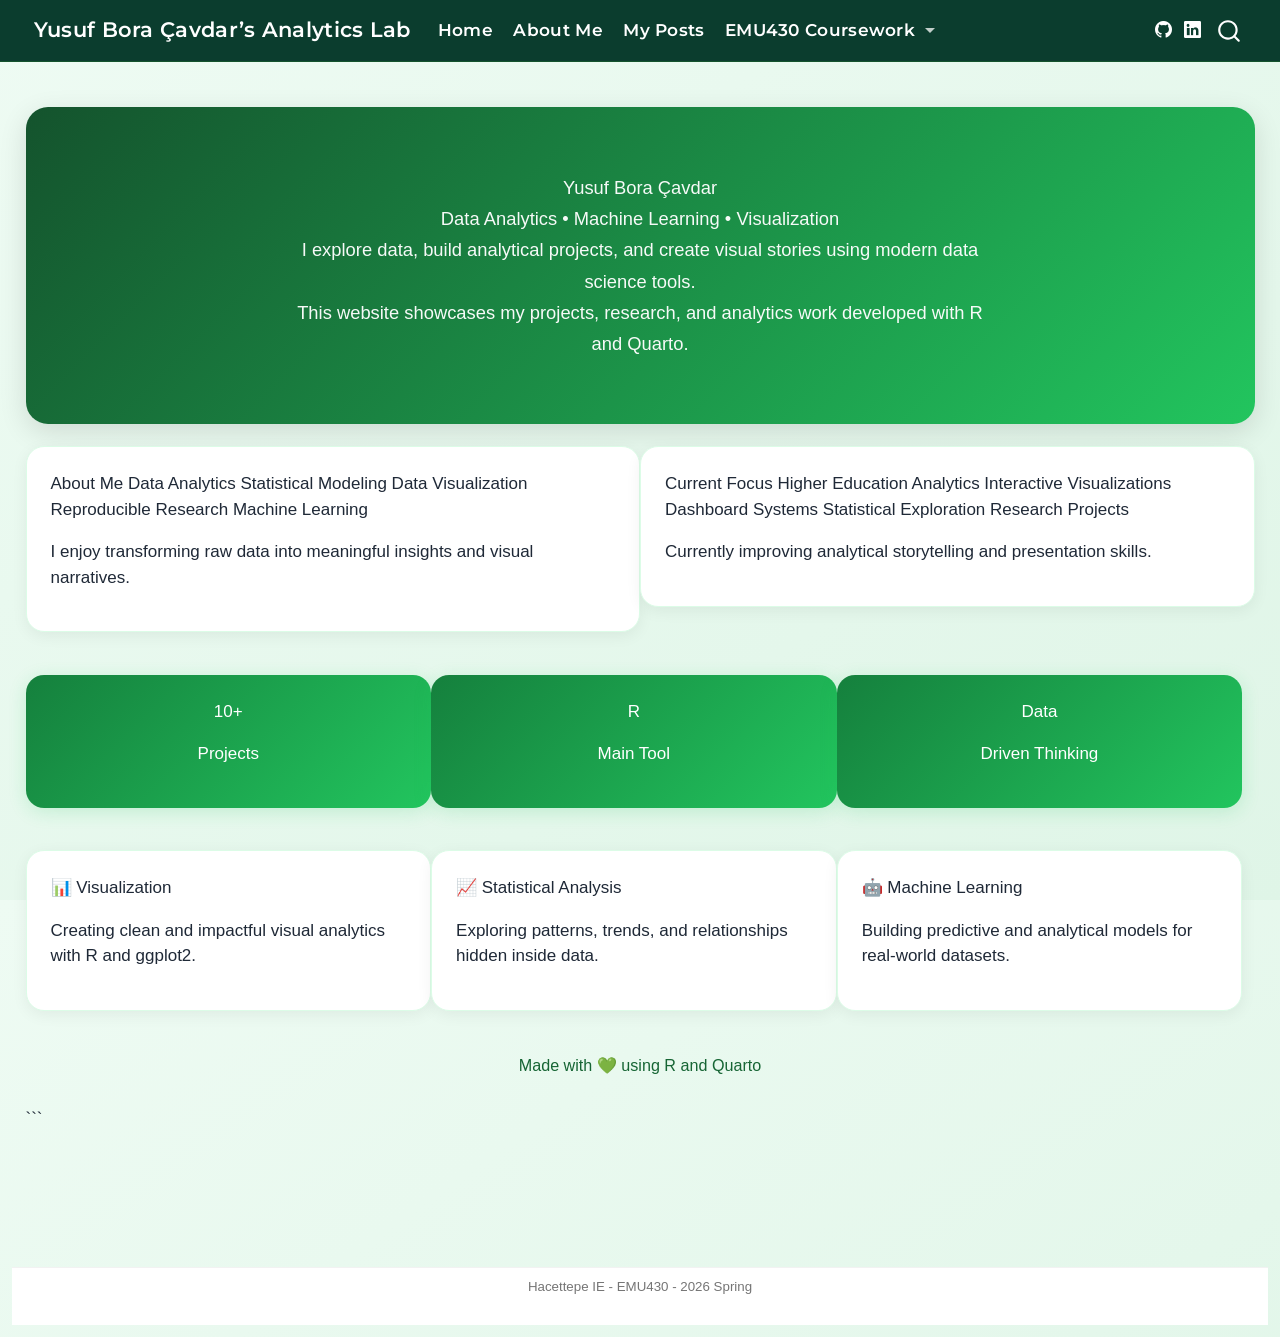
==== commit d1a11faf: "asasa" ====
--- a/docs/index.html
+++ b/docs/index.html
@@ -37,14 +37,10 @@
 <script src="site_libs/quarto-html/tippy.umd.min.js"></script>
 <script src="site_libs/quarto-html/anchor.min.js"></script>
 <link href="site_libs/quarto-html/tippy.css" rel="stylesheet">
-<link href="site_libs/quarto-html/quarto-syntax-highlighting-7b89279ff1a6dce999919e0e67d4d9ec.css" rel="stylesheet" class="quarto-color-scheme" id="quarto-text-highlighting-styles">
-<link href="site_libs/quarto-html/quarto-syntax-highlighting-dark-707d8167ce6003fca903bfe2be84ab7f.css" rel="stylesheet" class="quarto-color-scheme quarto-color-alternate" id="quarto-text-highlighting-styles">
-<link href="site_libs/quarto-html/quarto-syntax-highlighting-7b89279ff1a6dce999919e0e67d4d9ec.css" rel="stylesheet" class="quarto-color-scheme-extra" id="quarto-text-highlighting-styles">
+<link href="site_libs/quarto-html/quarto-syntax-highlighting-7b89279ff1a6dce999919e0e67d4d9ec.css" rel="stylesheet" id="quarto-text-highlighting-styles">
 <script src="site_libs/bootstrap/bootstrap.min.js"></script>
 <link href="site_libs/bootstrap/bootstrap-icons.css" rel="stylesheet">
-<link href="site_libs/bootstrap/bootstrap-1f4f0a526e33a25f9ede20238f494f88.min.css" rel="stylesheet" append-hash="true" class="quarto-color-scheme" id="quarto-bootstrap" data-mode="light">
-<link href="site_libs/bootstrap/bootstrap-dark-b7d7e4963d0d63b27f52642e5120691d.min.css" rel="stylesheet" append-hash="true" class="quarto-color-scheme quarto-color-alternate" id="quarto-bootstrap" data-mode="dark">
-<link href="site_libs/bootstrap/bootstrap-1f4f0a526e33a25f9ede20238f494f88.min.css" rel="stylesheet" append-hash="true" class="quarto-color-scheme-extra" id="quarto-bootstrap" data-mode="light">
+<link href="site_libs/bootstrap/bootstrap-73da95f1134fd7e133c602a1278d5084.min.css" rel="stylesheet" append-hash="true" id="quarto-bootstrap" data-mode="light">
 <script id="quarto-search-options" type="application/json">{
   "location": "navbar",
   "copy-button": false,
@@ -72,174 +68,13 @@
     "search-label": "Search"
   }
 }</script>
+<style>html{ scroll-behavior: smooth; }</style>
 
 
 <link rel="stylesheet" href="styles.css">
 </head>
 
-<body class="docked nav-fixed quarto-light"><script id="quarto-html-before-body" type="application/javascript">
-    const toggleBodyColorMode = (bsSheetEl) => {
-      const mode = bsSheetEl.getAttribute("data-mode");
-      const bodyEl = window.document.querySelector("body");
-      if (mode === "dark") {
-        bodyEl.classList.add("quarto-dark");
-        bodyEl.classList.remove("quarto-light");
-      } else {
-        bodyEl.classList.add("quarto-light");
-        bodyEl.classList.remove("quarto-dark");
-      }
-    }
-    const toggleBodyColorPrimary = () => {
-      const bsSheetEl = window.document.querySelector("link#quarto-bootstrap:not([rel=disabled-stylesheet])");
-      if (bsSheetEl) {
-        toggleBodyColorMode(bsSheetEl);
-      }
-    }
-    const setColorSchemeToggle = (alternate) => {
-      const toggles = window.document.querySelectorAll('.quarto-color-scheme-toggle');
-      for (let i=0; i < toggles.length; i++) {
-        const toggle = toggles[i];
-        if (toggle) {
-          if (alternate) {
-            toggle.classList.add("alternate");
-          } else {
-            toggle.classList.remove("alternate");
-          }
-        }
-      }
-    };
-    const toggleColorMode = (alternate) => {
-      // Switch the stylesheets
-      const primaryStylesheets = window.document.querySelectorAll('link.quarto-color-scheme:not(.quarto-color-alternate)');
-      const alternateStylesheets = window.document.querySelectorAll('link.quarto-color-scheme.quarto-color-alternate');
-      manageTransitions('#quarto-margin-sidebar .nav-link', false);
-      if (alternate) {
-        // note: dark is layered on light, we don't disable primary!
-        enableStylesheet(alternateStylesheets);
-        for (const sheetNode of alternateStylesheets) {
-          if (sheetNode.id === "quarto-bootstrap") {
-            toggleBodyColorMode(sheetNode);
-          }
-        }
-      } else {
-        disableStylesheet(alternateStylesheets);
-        enableStylesheet(primaryStylesheets)
-        toggleBodyColorPrimary();
-      }
-      manageTransitions('#quarto-margin-sidebar .nav-link', true);
-      // Switch the toggles
-      setColorSchemeToggle(alternate)
-      // Hack to workaround the fact that safari doesn't
-      // properly recolor the scrollbar when toggling (#1455)
-      if (navigator.userAgent.indexOf('Safari') > 0 && navigator.userAgent.indexOf('Chrome') == -1) {
-        manageTransitions("body", false);
-        window.scrollTo(0, 1);
-        setTimeout(() => {
-          window.scrollTo(0, 0);
-          manageTransitions("body", true);
-        }, 40);
-      }
-    }
-    const disableStylesheet = (stylesheets) => {
-      for (let i=0; i < stylesheets.length; i++) {
-        const stylesheet = stylesheets[i];
-        stylesheet.rel = 'disabled-stylesheet';
-      }
-    }
-    const enableStylesheet = (stylesheets) => {
-      for (let i=0; i < stylesheets.length; i++) {
-        const stylesheet = stylesheets[i];
-        if(stylesheet.rel !== 'stylesheet') { // for Chrome, which will still FOUC without this check
-          stylesheet.rel = 'stylesheet';
-        }
-      }
-    }
-    const manageTransitions = (selector, allowTransitions) => {
-      const els = window.document.querySelectorAll(selector);
-      for (let i=0; i < els.length; i++) {
-        const el = els[i];
-        if (allowTransitions) {
-          el.classList.remove('notransition');
-        } else {
-          el.classList.add('notransition');
-        }
-      }
-    }
-    const isFileUrl = () => {
-      return window.location.protocol === 'file:';
-    }
-    const hasAlternateSentinel = () => {
-      let styleSentinel = getColorSchemeSentinel();
-      if (styleSentinel !== null) {
-        return styleSentinel === "alternate";
-      } else {
-        return false;
-      }
-    }
-    const setStyleSentinel = (alternate) => {
-      const value = alternate ? "alternate" : "default";
-      if (!isFileUrl()) {
-        window.localStorage.setItem("quarto-color-scheme", value);
-      } else {
-        localAlternateSentinel = value;
-      }
-    }
-    const getColorSchemeSentinel = () => {
-      if (!isFileUrl()) {
-        const storageValue = window.localStorage.getItem("quarto-color-scheme");
-        return storageValue != null ? storageValue : localAlternateSentinel;
-      } else {
-        return localAlternateSentinel;
-      }
-    }
-    const toggleGiscusIfUsed = (isAlternate, darkModeDefault) => {
-      const baseTheme = document.querySelector('#giscus-base-theme')?.value ?? 'light';
-      const alternateTheme = document.querySelector('#giscus-alt-theme')?.value ?? 'dark';
-      let newTheme = '';
-      if(authorPrefersDark) {
-        newTheme = isAlternate ? baseTheme : alternateTheme;
-      } else {
-        newTheme = isAlternate ? alternateTheme : baseTheme;
-      }
-      const changeGiscusTheme = () => {
-        // From: https://github.com/giscus/giscus/issues/336
-        const sendMessage = (message) => {
-          const iframe = document.querySelector('iframe.giscus-frame');
-          if (!iframe) return;
-          iframe.contentWindow.postMessage({ giscus: message }, 'https://giscus.app');
-        }
-        sendMessage({
-          setConfig: {
-            theme: newTheme
-          }
-        });
-      }
-      const isGiscussLoaded = window.document.querySelector('iframe.giscus-frame') !== null;
-      if (isGiscussLoaded) {
-        changeGiscusTheme();
-      }
-    };
-    const authorPrefersDark = false;
-    const darkModeDefault = authorPrefersDark;
-      document.querySelector('link#quarto-text-highlighting-styles.quarto-color-scheme-extra').rel = 'disabled-stylesheet';
-      document.querySelector('link#quarto-bootstrap.quarto-color-scheme-extra').rel = 'disabled-stylesheet';
-    let localAlternateSentinel = darkModeDefault ? 'alternate' : 'default';
-    // Dark / light mode switch
-    window.quartoToggleColorScheme = () => {
-      // Read the current dark / light value
-      let toAlternate = !hasAlternateSentinel();
-      toggleColorMode(toAlternate);
-      setStyleSentinel(toAlternate);
-      toggleGiscusIfUsed(toAlternate, darkModeDefault);
-      window.dispatchEvent(new Event('resize'));
-    };
-    // Switch to dark mode if need be
-    if (hasAlternateSentinel()) {
-      toggleColorMode(true);
-    } else {
-      toggleColorMode(false);
-    }
-  </script>
+<body class="docked nav-fixed quarto-light">
 
 <div id="quarto-search-results"></div>
   <header id="quarto-header" class="headroom fixed-top">
@@ -287,55 +122,208 @@
   </li>
 </ul>
           </div> <!-- /navcollapse -->
-            <div class="quarto-navbar-tools tools-wide">
+            <div class="quarto-navbar-tools">
     <a href="https://github.com/boracavdar" title="" class="quarto-navigation-tool px-1" aria-label=""><i class="bi bi-github"></i></a>
     <a href="https://www.linkedin.com/in/yusuf-bora-cavdar/" title="" class="quarto-navigation-tool px-1" aria-label=""><i class="bi bi-linkedin"></i></a>
-  <a href="" class="quarto-color-scheme-toggle quarto-navigation-tool  px-1" onclick="window.quartoToggleColorScheme(); return false;" title="Toggle dark mode"><i class="bi"></i></a>
 </div>
       </div> <!-- /container-fluid -->
     </nav>
 </header>
 <!-- content -->
-<div id="quarto-content" class="quarto-container page-columns page-rows-contents page-layout-article page-navbar">
+<div id="quarto-content" class="quarto-container page-columns page-rows-contents page-layout-full page-navbar">
 <!-- sidebar -->
-  <nav id="quarto-sidebar" class="sidebar collapse collapse-horizontal quarto-sidebar-collapse-item sidebar-navigation docked overflow-auto">
-    
-</nav>
+  
 <div id="quarto-sidebar-glass" class="quarto-sidebar-collapse-item" data-bs-toggle="collapse" data-bs-target=".quarto-sidebar-collapse-item"></div>
 <!-- margin-sidebar -->
-    <div id="quarto-margin-sidebar" class="sidebar margin-sidebar zindex-bottom">
-    </div>
+    
 <!-- main -->
-<main class="content" id="quarto-document-content"><header id="title-block-header" class="quarto-title-block"></header>
-
-
-
-
-
-<p><strong>Welcome to My Analytics Lab</strong></p>
-<p>Hello! My name is Yusuf Bora Çavdar.</p>
-<p>This is my personal webpage.</p>
-<p>Please stay tuned to follow my works on data analytics, blog posts, and more.</p>
-<p>This is our template</p>
+<main class="content column-page" id="quarto-document-content"><header id="title-block-header" class="quarto-title-block"></header>
+
+
+
+
+<style>
+
+/* ===== NAVBAR ===== */
+
+.navbar{
+  background-color:#0b3d2e !important;
+  border-bottom:1px solid #14532d;
+}
+
+.navbar-brand,
+.navbar a{
+  color:white !important;
+  font-weight:600;
+  letter-spacing:0.3px;
+}
+
+.navbar a:hover{
+  color:#bbf7d0 !important;
+}
+
+/* ===== PAGE ===== */
+
+body{
+  background: linear-gradient(to bottom right, #eefbf3, #dff5e7);
+  font-family:'Segoe UI', sans-serif;
+  color:#1f2937;
+}
+
+main.content{
+  padding-top:12px !important;
+}
+
+/* Hide code completely */
+.cell-code,
+.sourceCode{
+  display:none !important;
+}
+
+/* ===== HERO ===== */
+
+.hero{
+  background: linear-gradient(135deg,#14532d,#22c55e);
+  color:white;
+  padding:65px 40px;
+  border-radius:22px;
+  text-align:center;
+  margin-bottom:22px;
+  box-shadow:0px 8px 28px rgba(0,0,0,0.12);
+}
+
+.hero h1{
+  font-size:3.3rem;
+  font-weight:800;
+  margin-bottom:10px;
+}
+
+.hero p{
+  font-size:1.08rem;
+  max-width:700px;
+  margin:auto;
+  opacity:0.96;
+  line-height:1.7;
+}
+
+/* ===== CARDS ===== */
+
+.card-box{
+  background:white;
+  border-radius:18px;
+  padding:24px;
+  box-shadow:0px 4px 16px rgba(0,0,0,0.06);
+  border:1px solid #dcfce7;
+  height:100%;
+  transition:0.25s ease;
+}
+
+.card-box:hover{
+  transform:translateY(-4px);
+  box-shadow:0px 8px 20px rgba(34,197,94,0.14);
+}
+
+.card-box h3{
+  color:#166534;
+  margin-bottom:12px;
+  font-size:1.2rem;
+}
+
+/* ===== STATS ===== */
+
+.stats{
+  background: linear-gradient(135deg,#15803d,#22c55e);
+  color:white;
+  border-radius:18px;
+  padding:24px;
+  text-align:center;
+  box-shadow:0px 4px 18px rgba(34,197,94,0.18);
+}
+
+.stats h2{
+  font-size:2.1rem;
+  font-weight:800;
+  margin-bottom:4px;
+}
+
+/* ===== FOOTER ===== */
+
+.footer{
+  text-align:center;
+  margin-top:30px;
+  padding:12px;
+  color:#166534;
+  font-size:0.95rem;
+}
+
+</style>
+<div class="hero">
+<p>Yusuf Bora Çavdar</p>
+<p>Data Analytics • Machine Learning • Visualization</p>
+<p>I explore data, build analytical projects, and create visual stories using modern data science tools.</p>
+<p>This website showcases my projects, research, and analytics work developed with R and Quarto.</p>
+</div>
+<div class="columns">
+<div class="column" style="width:50%;">
+<div class="card-box">
+<p>About Me Data Analytics Statistical Modeling Data Visualization Reproducible Research Machine Learning</p>
+<p>I enjoy transforming raw data into meaningful insights and visual narratives.</p>
+</div>
+</div><div class="column" style="width:50%;">
+<div class="card-box">
+<p>Current Focus Higher Education Analytics Interactive Visualizations Dashboard Systems Statistical Exploration Research Projects</p>
+<p>Currently improving analytical storytelling and presentation skills.</p>
+</div>
+</div>
+</div>
+<p><br></p>
+<div class="columns">
+<div class="column" style="width:33%;">
+<div class="stats">
+<p>10+</p>
+<p>Projects</p>
+</div>
+</div><div class="column" style="width:33%;">
+<div class="stats">
+<p>R</p>
+<p>Main Tool</p>
+</div>
+</div><div class="column" style="width:33%;">
+<div class="stats">
+<p>Data</p>
+<p>Driven Thinking</p>
+</div>
+</div>
+</div>
+<p><br></p>
+<div class="columns">
+<div class="column" style="width:33%;">
+<div class="card-box">
+<p>📊 Visualization</p>
+<p>Creating clean and impactful visual analytics with R and ggplot2.</p>
+</div>
+</div><div class="column" style="width:33%;">
+<div class="card-box">
+<p>📈 Statistical Analysis</p>
+<p>Exploring patterns, trends, and relationships hidden inside data.</p>
+</div>
+</div><div class="column" style="width:33%;">
+<div class="card-box">
+<p>🤖 Machine Learning</p>
+<p>Building predictive and analytical models for real-world datasets.</p>
+</div>
+</div>
+</div>
+<div class="footer">
+<p>Made with 💚 using R and Quarto</p>
+</div>
+<p>```</p>
 
 
 
 <a onclick="window.scrollTo(0, 0); return false;" role="button" id="quarto-back-to-top"><i class="bi bi-arrow-up"></i> Back to top</a></main> <!-- /main -->
 <script id="quarto-html-after-body" type="application/javascript">
   window.document.addEventListener("DOMContentLoaded", function (event) {
-    // Ensure there is a toggle, if there isn't float one in the top right
-    if (window.document.querySelector('.quarto-color-scheme-toggle') === null) {
-      const a = window.document.createElement('a');
-      a.classList.add('top-right');
-      a.classList.add('quarto-color-scheme-toggle');
-      a.href = "";
-      a.onclick = function() { try { window.quartoToggleColorScheme(); } catch {} return false; };
-      const i = window.document.createElement("i");
-      i.classList.add('bi');
-      a.appendChild(i);
-      window.document.body.appendChild(a);
-    }
-    setColorSchemeToggle(hasAlternateSentinel())
     const icon = "";
     const anchorJS = new window.AnchorJS();
     anchorJS.options = {
@@ -752,4 +740,5 @@
 
 
 
+<script src="site_libs/quarto-html/zenscroll-min.js"></script>
 </body></html>
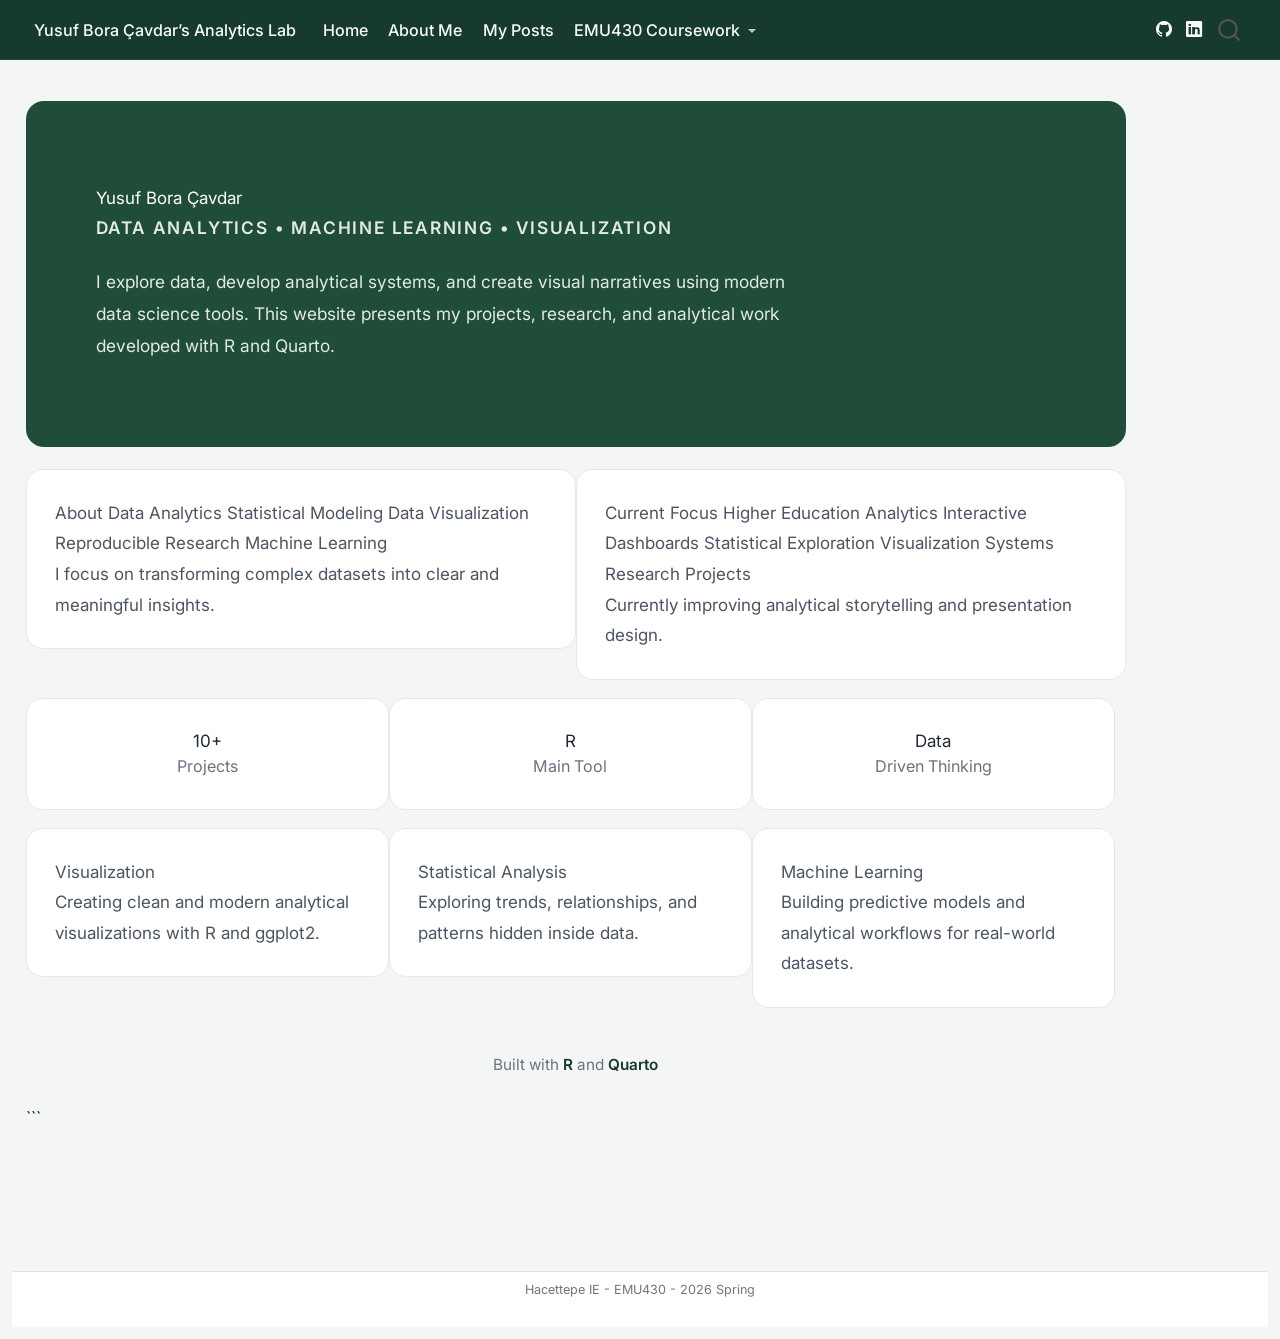
==== commit 37038f94: "çok iyi laaa 1212" ====
--- a/docs/index.html
+++ b/docs/index.html
@@ -40,7 +40,7 @@
 <link href="site_libs/quarto-html/quarto-syntax-highlighting-7b89279ff1a6dce999919e0e67d4d9ec.css" rel="stylesheet" id="quarto-text-highlighting-styles">
 <script src="site_libs/bootstrap/bootstrap.min.js"></script>
 <link href="site_libs/bootstrap/bootstrap-icons.css" rel="stylesheet">
-<link href="site_libs/bootstrap/bootstrap-73da95f1134fd7e133c602a1278d5084.min.css" rel="stylesheet" append-hash="true" id="quarto-bootstrap" data-mode="light">
+<link href="site_libs/bootstrap/bootstrap-b77ad8b8fd8f04bd21044df5c5bf7d25.min.css" rel="stylesheet" append-hash="true" id="quarto-bootstrap" data-mode="light">
 <script id="quarto-search-options" type="application/json">{
   "location": "navbar",
   "copy-button": false,
@@ -144,178 +144,255 @@
 
 <style>
 
+@import url('https://fonts.googleapis.com/css2?family=Inter:wght@400;500;600;700&display=swap');
+
+/* ===== GLOBAL ===== */
+
+body{
+  background:#f4f6f5;
+  font-family:'Inter', sans-serif;
+  color:#1f2937;
+}
+
+main.content{
+  max-width:1100px;
+  padding-top:8px !important;
+}
+
 /* ===== NAVBAR ===== */
 
 .navbar{
-  background-color:#0b3d2e !important;
-  border-bottom:1px solid #14532d;
+  background:#163a2d !important;
+  border-bottom:1px solid rgba(255,255,255,0.06);
 }
 
 .navbar-brand,
 .navbar a{
-  color:white !important;
+  color:#f9fafb !important;
+  font-weight:500;
+  font-size:0.95rem;
+  transition:0.2s ease;
+}
+
+.navbar a:hover{
+  color:#d1fae5 !important;
+}
+
+/* ===== HERO ===== */
+
+.hero{
+  background:#1f4d3a;
+  color:white;
+  padding:85px 70px;
+  border-radius:18px;
+  margin-bottom:22px;
+}
+
+.hero h1{
+  font-size:4.2rem;
+  font-weight:700;
+  letter-spacing:-2px;
+  margin-bottom:18px;
+  line-height:0.95;
+}
+
+.hero-subtitle{
+  color:#d1fae5;
+  font-size:0.92rem;
   font-weight:600;
-  letter-spacing:0.3px;
-}
-
-.navbar a:hover{
-  color:#bbf7d0 !important;
-}
-
-/* ===== PAGE ===== */
-
-body{
-  background: linear-gradient(to bottom right, #eefbf3, #dff5e7);
-  font-family:'Segoe UI', sans-serif;
-  color:#1f2937;
-}
-
-main.content{
-  padding-top:12px !important;
-}
-
-/* Hide code completely */
-.cell-code,
-.sourceCode{
-  display:none !important;
-}
-
-/* ===== HERO ===== */
-
-.hero{
-  background: linear-gradient(135deg,#14532d,#22c55e);
-  color:white;
-  padding:65px 40px;
-  border-radius:22px;
-  text-align:center;
+  letter-spacing:1.8px;
+  text-transform:uppercase;
   margin-bottom:22px;
-  box-shadow:0px 8px 28px rgba(0,0,0,0.12);
-}
-
-.hero h1{
-  font-size:3.3rem;
-  font-weight:800;
-  margin-bottom:10px;
 }
 
 .hero p{
-  font-size:1.08rem;
   max-width:700px;
-  margin:auto;
-  opacity:0.96;
-  line-height:1.7;
+  font-size:1.02rem;
+  line-height:1.85;
+  color:rgba(255,255,255,0.88);
+  margin:0;
 }
 
 /* ===== CARDS ===== */
 
 .card-box{
   background:white;
-  border-radius:18px;
-  padding:24px;
-  box-shadow:0px 4px 16px rgba(0,0,0,0.06);
-  border:1px solid #dcfce7;
+  border-radius:16px;
+  padding:28px;
+  border:1px solid #e5e7eb;
   height:100%;
-  transition:0.25s ease;
+  transition:0.2s ease;
 }
 
 .card-box:hover{
-  transform:translateY(-4px);
-  box-shadow:0px 8px 20px rgba(34,197,94,0.14);
+  border-color:#cbd5e1;
 }
 
 .card-box h3{
-  color:#166534;
-  margin-bottom:12px;
-  font-size:1.2rem;
+  font-size:1.08rem;
+  font-weight:600;
+  color:#163a2d;
+  margin-bottom:16px;
+}
+
+.card-box ul{
+  padding-left:18px;
+  margin-bottom:16px;
+}
+
+.card-box li{
+  margin-bottom:8px;
+  color:#4b5563;
+  line-height:1.7;
+}
+
+.card-box p{
+  color:#4b5563;
+  line-height:1.8;
+  margin:0;
 }
 
 /* ===== STATS ===== */
 
 .stats{
-  background: linear-gradient(135deg,#15803d,#22c55e);
-  color:white;
-  border-radius:18px;
-  padding:24px;
+  background:white;
+  border-radius:16px;
+  padding:30px;
   text-align:center;
-  box-shadow:0px 4px 18px rgba(34,197,94,0.18);
+  border:1px solid #e5e7eb;
 }
 
 .stats h2{
-  font-size:2.1rem;
-  font-weight:800;
-  margin-bottom:4px;
+  font-size:2.5rem;
+  font-weight:700;
+  color:#163a2d;
+  margin-bottom:6px;
+  letter-spacing:-1px;
+}
+
+.stats p{
+  margin:0;
+  color:#6b7280;
+  font-size:0.95rem;
+}
+
+/* ===== FEATURE ===== */
+
+.feature{
+  background:white;
+  border-radius:16px;
+  padding:28px;
+  border:1px solid #e5e7eb;
+  height:100%;
+}
+
+.feature h3{
+  font-size:1.08rem;
+  font-weight:600;
+  color:#163a2d;
+  margin-bottom:14px;
+}
+
+.feature p{
+  color:#4b5563;
+  line-height:1.8;
+  margin:0;
+}
+
+/* ===== SPACING ===== */
+
+.spacer{
+  height:18px;
 }
 
 /* ===== FOOTER ===== */
 
 .footer{
+  margin-top:34px;
   text-align:center;
-  margin-top:30px;
+  color:#6b7280;
+  font-size:0.9rem;
   padding:12px;
-  color:#166534;
-  font-size:0.95rem;
+}
+
+.footer strong{
+  color:#163a2d;
+  font-weight:600;
 }
 
 </style>
 <div class="hero">
-<p>Yusuf Bora Çavdar</p>
+Yusuf Bora Çavdar
+<div class="hero-subtitle">
 <p>Data Analytics • Machine Learning • Visualization</p>
-<p>I explore data, build analytical projects, and create visual stories using modern data science tools.</p>
-<p>This website showcases my projects, research, and analytics work developed with R and Quarto.</p>
+</div>
+<p>
+I explore data, develop analytical systems, and create visual narratives using modern data science tools. This website presents my projects, research, and analytical work developed with R and Quarto.
+</p>
 </div>
 <div class="columns">
 <div class="column" style="width:50%;">
 <div class="card-box">
-<p>About Me Data Analytics Statistical Modeling Data Visualization Reproducible Research Machine Learning</p>
-<p>I enjoy transforming raw data into meaningful insights and visual narratives.</p>
+<p>About Data Analytics Statistical Modeling Data Visualization Reproducible Research Machine Learning</p>
+<p>I focus on transforming complex datasets into clear and meaningful insights.</p>
 </div>
 </div><div class="column" style="width:50%;">
 <div class="card-box">
-<p>Current Focus Higher Education Analytics Interactive Visualizations Dashboard Systems Statistical Exploration Research Projects</p>
-<p>Currently improving analytical storytelling and presentation skills.</p>
-</div>
-</div>
-</div>
-<p><br></p>
+<p>Current Focus Higher Education Analytics Interactive Dashboards Statistical Exploration Visualization Systems Research Projects</p>
+<p>Currently improving analytical storytelling and presentation design.</p>
+</div>
+</div>
+</div>
+<div class="spacer">
+
+</div>
 <div class="columns">
 <div class="column" style="width:33%;">
 <div class="stats">
-<p>10+</p>
-<p>Projects</p>
+10+
+<p>
+Projects
+</p>
 </div>
 </div><div class="column" style="width:33%;">
 <div class="stats">
-<p>R</p>
-<p>Main Tool</p>
+R
+<p>
+Main Tool
+</p>
 </div>
 </div><div class="column" style="width:33%;">
 <div class="stats">
-<p>Data</p>
-<p>Driven Thinking</p>
-</div>
-</div>
-</div>
-<p><br></p>
+Data
+<p>
+Driven Thinking
+</p>
+</div>
+</div>
+</div>
+<div class="spacer">
+
+</div>
 <div class="columns">
 <div class="column" style="width:33%;">
-<div class="card-box">
-<p>📊 Visualization</p>
-<p>Creating clean and impactful visual analytics with R and ggplot2.</p>
+<div class="feature">
+<p>Visualization</p>
+<p>Creating clean and modern analytical visualizations with R and ggplot2.</p>
 </div>
 </div><div class="column" style="width:33%;">
-<div class="card-box">
-<p>📈 Statistical Analysis</p>
-<p>Exploring patterns, trends, and relationships hidden inside data.</p>
+<div class="feature">
+<p>Statistical Analysis</p>
+<p>Exploring trends, relationships, and patterns hidden inside data.</p>
 </div>
 </div><div class="column" style="width:33%;">
-<div class="card-box">
-<p>🤖 Machine Learning</p>
-<p>Building predictive and analytical models for real-world datasets.</p>
+<div class="feature">
+<p>Machine Learning</p>
+<p>Building predictive models and analytical workflows for real-world datasets.</p>
 </div>
 </div>
 </div>
 <div class="footer">
-<p>Made with 💚 using R and Quarto</p>
+<p>Built with <strong>R</strong> and <strong>Quarto</strong></p>
 </div>
 <p>```</p>
 
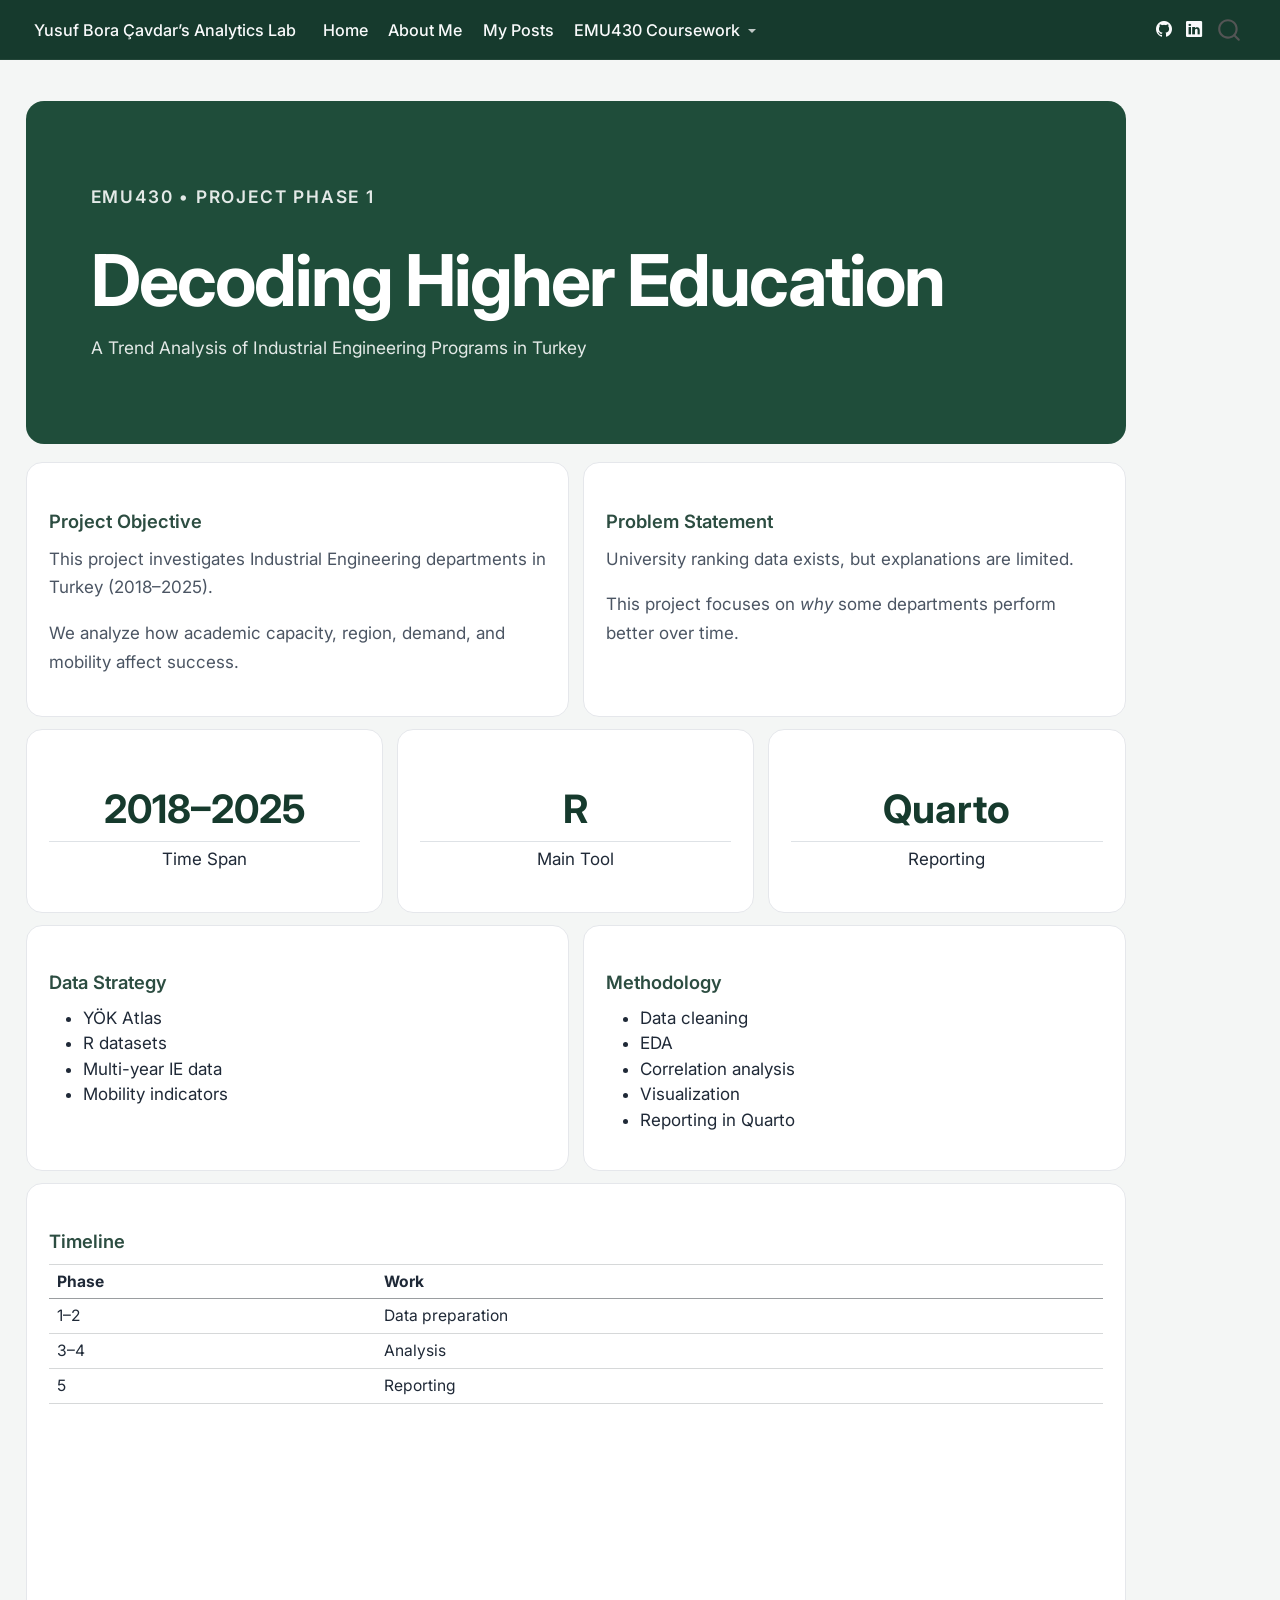
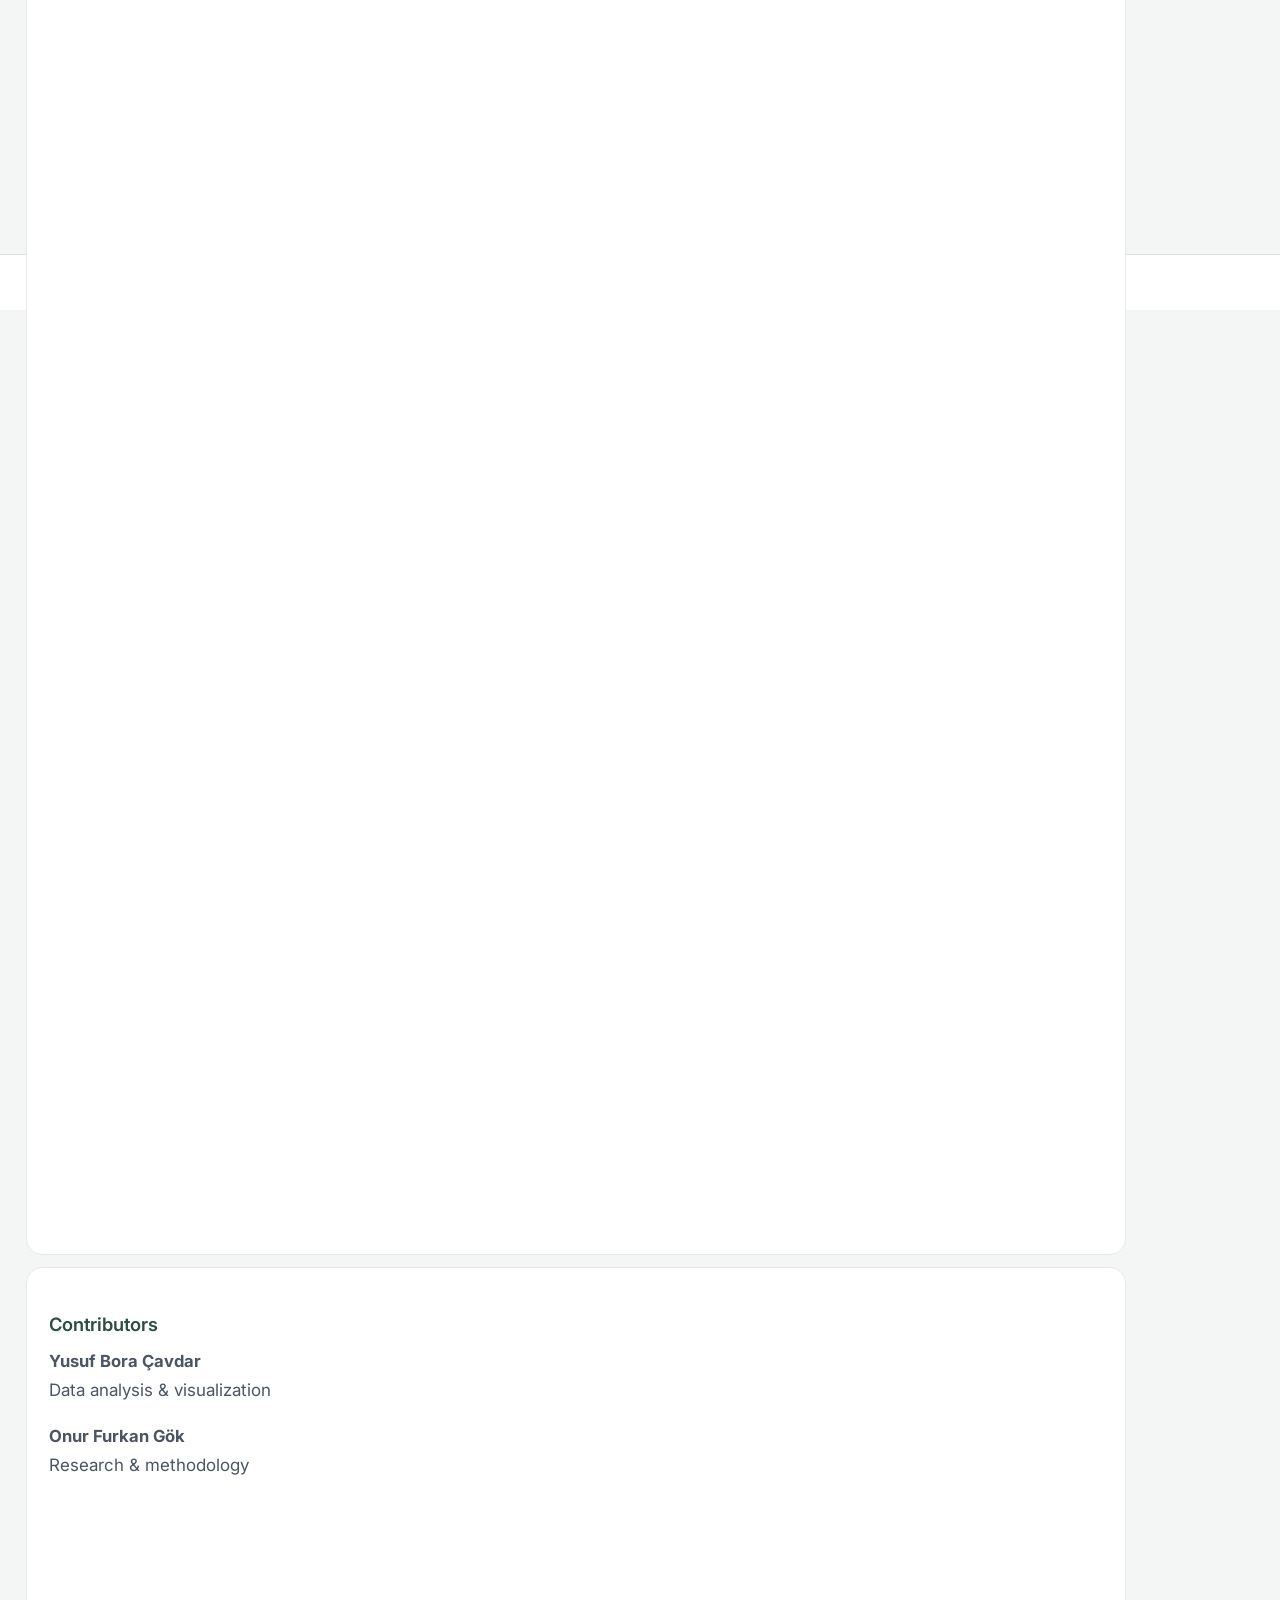
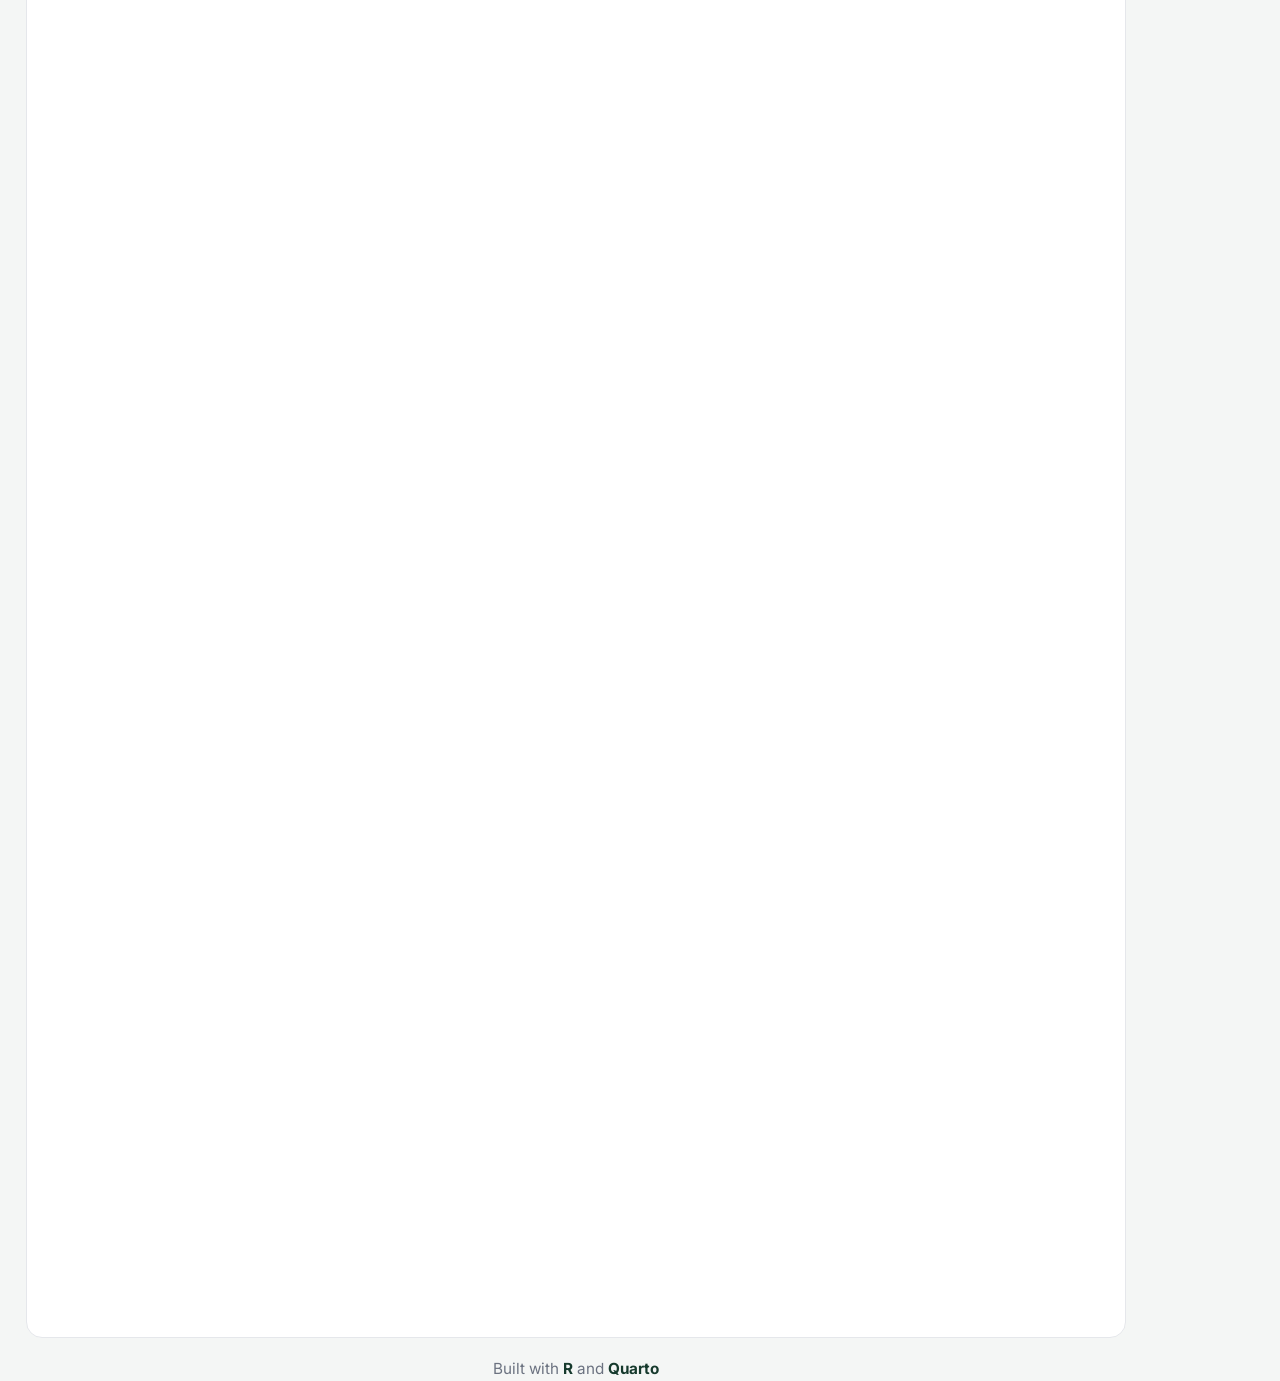
==== commit 80ab204f: "aaaa" ====
--- a/docs/index.html
+++ b/docs/index.html
@@ -147,7 +147,6 @@
 @import url('https://fonts.googleapis.com/css2?family=Inter:wght@400;500;600;700&display=swap');
 
 /* ===== GLOBAL ===== */
-
 body{
   background:#f4f6f5;
   font-family:'Inter', sans-serif;
@@ -159,8 +158,7 @@
   padding-top:8px !important;
 }
 
-/* ===== NAVBAR ===== */
-
+/* ===== NAVBAR (AYNI) ===== */
 .navbar{
   background:#163a2d !important;
   border-bottom:1px solid rgba(255,255,255,0.06);
@@ -171,28 +169,25 @@
   color:#f9fafb !important;
   font-weight:500;
   font-size:0.95rem;
-  transition:0.2s ease;
 }
 
 .navbar a:hover{
   color:#d1fae5 !important;
 }
 
-/* ===== HERO ===== */
-
+/* ===== HERO (AYNI) ===== */
 .hero{
   background:#1f4d3a;
   color:white;
-  padding:85px 70px;
+  padding:80px 65px;
   border-radius:18px;
-  margin-bottom:22px;
+  margin-bottom:18px;
 }
 
 .hero h1{
   font-size:4.2rem;
   font-weight:700;
   letter-spacing:-2px;
-  margin-bottom:18px;
   line-height:0.95;
 }
 
@@ -213,159 +208,162 @@
   margin:0;
 }
 
+/* ===== GRID (SADECE DÜZENLEME) ===== */
+.grid{
+  row-gap:14px;
+  column-gap:14px;
+}
+
 /* ===== CARDS ===== */
-
-.card-box{
-  background:white;
-  border-radius:16px;
-  padding:28px;
-  border:1px solid #e5e7eb;
-  height:100%;
-  transition:0.2s ease;
-}
-
-.card-box:hover{
-  border-color:#cbd5e1;
-}
-
-.card-box h3{
-  font-size:1.08rem;
-  font-weight:600;
-  color:#163a2d;
-  margin-bottom:16px;
-}
-
-.card-box ul{
-  padding-left:18px;
-  margin-bottom:16px;
-}
-
-.card-box li{
-  margin-bottom:8px;
-  color:#4b5563;
-  line-height:1.7;
-}
-
-.card-box p{
-  color:#4b5563;
-  line-height:1.8;
-  margin:0;
-}
-
-/* ===== STATS ===== */
-
+.card-box,
+.feature,
 .stats{
   background:white;
   border-radius:16px;
-  padding:30px;
-  text-align:center;
-  border:1px solid #e5e7eb;
-}
-
-.stats h2{
-  font-size:2.5rem;
-  font-weight:700;
-  color:#163a2d;
-  margin-bottom:6px;
-  letter-spacing:-1px;
-}
-
-.stats p{
-  margin:0;
-  color:#6b7280;
-  font-size:0.95rem;
-}
-
-/* ===== FEATURE ===== */
-
-.feature{
-  background:white;
-  border-radius:16px;
-  padding:28px;
+  padding:22px;
   border:1px solid #e5e7eb;
   height:100%;
-}
-
+  box-sizing:border-box;
+}
+
+/* başlık */
+.card-box h3,
 .feature h3{
   font-size:1.08rem;
   font-weight:600;
   color:#163a2d;
-  margin-bottom:14px;
-}
-
-.feature p{
+  margin-bottom:12px;
+}
+
+/* text */
+.card-box p,
+.feature p,
+.card-box li{
   color:#4b5563;
-  line-height:1.8;
-  margin:0;
+  line-height:1.7;
+}
+
+/* stats */
+.stats{
+  text-align:center;
+}
+
+.stats h2{
+  font-size:2.3rem;
+  font-weight:700;
+  color:#163a2d;
+  margin-bottom:5px;
 }
 
 /* ===== SPACING ===== */
-
 .spacer{
-  height:18px;
+  height:12px;
 }
 
 /* ===== FOOTER ===== */
-
 .footer{
-  margin-top:34px;
+  margin-top:20px;
   text-align:center;
   color:#6b7280;
   font-size:0.9rem;
-  padding:12px;
 }
 
 .footer strong{
   color:#163a2d;
-  font-weight:600;
-}
-
+}
+
+/* === TIMELINE + CONTRIBUTORS KÜÇÜLT === */
+
+/* Feature bloklarını genel olarak biraz kompakt yap */
+.feature{
+  padding:20px 22px !important;
+}
+
+/* Timeline tablo daha sıkı */
+.feature table{
+  font-size:0.92rem;
+}
+
+.feature th,
+.feature td{
+  padding:6px 8px !important;
+  line-height:1.4;
+}
+
+/* Contributors bölümü metin sıkılığı */
+.feature strong{
+  font-size:0.98rem;
+}
+
+.feature br{
+  line-height:1.2;
+}
+
+/* Eğer bu iki blok arası boşluk fazlaysa */
+.feature + .feature{
+  margin-top:10px !important;
+}
 </style>
 <div class="hero">
-Yusuf Bora Çavdar
 <div class="hero-subtitle">
-<p>Data Analytics • Machine Learning • Visualization</p>
-</div>
+<p>EMU430 • PROJECT PHASE 1</p>
+</div>
+<section id="decoding-higher-education" class="level1">
+<h1>Decoding Higher Education</h1>
 <p>
-I explore data, develop analytical systems, and create visual narratives using modern data science tools. This website presents my projects, research, and analytical work developed with R and Quarto.
+A Trend Analysis of Industrial Engineering Programs in Turkey
 </p>
-</div>
-<div class="columns">
-<div class="column" style="width:50%;">
-<div class="card-box">
-<p>About Data Analytics Statistical Modeling Data Visualization Reproducible Research Machine Learning</p>
-<p>I focus on transforming complex datasets into clear and meaningful insights.</p>
-</div>
-</div><div class="column" style="width:50%;">
-<div class="card-box">
-<p>Current Focus Higher Education Analytics Interactive Dashboards Statistical Exploration Visualization Systems Research Projects</p>
-<p>Currently improving analytical storytelling and presentation design.</p>
-</div>
+</section>
+</div>
+<!-- ===================== SECTION 1 ===================== -->
+<div class="grid">
+<div class="g-col-12 g-col-md-6">
+<section id="project-objective" class="level3 card-box">
+<h3 class="anchored" data-anchor-id="project-objective">Project Objective</h3>
+<p>This project investigates Industrial Engineering departments in Turkey (2018–2025).</p>
+<p>We analyze how academic capacity, region, demand, and mobility affect success.</p>
+</section>
+</div>
+<div class="g-col-12 g-col-md-6">
+<section id="problem-statement" class="level3 card-box">
+<h3 class="anchored" data-anchor-id="problem-statement">Problem Statement</h3>
+<p>University ranking data exists, but explanations are limited.</p>
+<p>This project focuses on <em>why</em> some departments perform better over time.</p>
+</section>
 </div>
 </div>
 <div class="spacer">
 
 </div>
-<div class="columns">
-<div class="column" style="width:33%;">
+<!-- ===================== STATS ===================== -->
+<div class="grid">
+<div class="g-col-12 g-col-md-4">
 <div class="stats">
-10+
+<h2 class="anchored">
+2018–2025
+</h2>
 <p>
-Projects
+Time Span
 </p>
 </div>
-</div><div class="column" style="width:33%;">
+</div>
+<div class="g-col-12 g-col-md-4">
 <div class="stats">
+<h2 class="anchored">
 R
+</h2>
 <p>
 Main Tool
 </p>
 </div>
-</div><div class="column" style="width:33%;">
+</div>
+<div class="g-col-12 g-col-md-4">
 <div class="stats">
-Data
+<h2 class="anchored">
+Quarto
+</h2>
 <p>
-Driven Thinking
+Reporting
 </p>
 </div>
 </div>
@@ -373,28 +371,75 @@
 <div class="spacer">
 
 </div>
-<div class="columns">
-<div class="column" style="width:33%;">
-<div class="feature">
-<p>Visualization</p>
-<p>Creating clean and modern analytical visualizations with R and ggplot2.</p>
-</div>
-</div><div class="column" style="width:33%;">
-<div class="feature">
-<p>Statistical Analysis</p>
-<p>Exploring trends, relationships, and patterns hidden inside data.</p>
-</div>
-</div><div class="column" style="width:33%;">
-<div class="feature">
-<p>Machine Learning</p>
-<p>Building predictive models and analytical workflows for real-world datasets.</p>
-</div>
-</div>
-</div>
+<!-- ===================== FEATURES ===================== -->
+<div class="grid">
+<div class="g-col-12 g-col-md-6">
+<section id="data-strategy" class="level3 feature">
+<h3 class="anchored" data-anchor-id="data-strategy">Data Strategy</h3>
+<ul>
+<li>YÖK Atlas</li>
+<li>R datasets</li>
+<li>Multi-year IE data</li>
+<li>Mobility indicators</li>
+</ul>
+</section>
+</div>
+<div class="g-col-12 g-col-md-6">
+<section id="methodology" class="level3 feature">
+<h3 class="anchored" data-anchor-id="methodology">Methodology</h3>
+<ul>
+<li>Data cleaning</li>
+<li>EDA</li>
+<li>Correlation analysis</li>
+<li>Visualization</li>
+<li>Reporting in Quarto</li>
+</ul>
+</section>
+</div>
+</div>
+<div class="spacer">
+
+</div>
+<!-- ===================== TABLE ===================== -->
+<section id="timeline" class="level3 feature">
+<h3 class="anchored" data-anchor-id="timeline">Timeline</h3>
+<table class="caption-top table">
+<thead>
+<tr class="header">
+<th>Phase</th>
+<th>Work</th>
+</tr>
+</thead>
+<tbody>
+<tr class="odd">
+<td>1–2</td>
+<td>Data preparation</td>
+</tr>
+<tr class="even">
+<td>3–4</td>
+<td>Analysis</td>
+</tr>
+<tr class="odd">
+<td>5</td>
+<td>Reporting</td>
+</tr>
+</tbody>
+</table>
+</section>
+<div class="spacer">
+
+</div>
+<!-- ===================== CONTRIBUTORS ===================== -->
+<section id="contributors" class="level3 feature">
+<h3 class="anchored" data-anchor-id="contributors">Contributors</h3>
+<p><strong>Yusuf Bora Çavdar</strong><br>
+Data analysis &amp; visualization</p>
+<p><strong>Onur Furkan Gök</strong><br>
+Research &amp; methodology</p>
+</section>
 <div class="footer">
 <p>Built with <strong>R</strong> and <strong>Quarto</strong></p>
 </div>
-<p>```</p>
 
 
 
